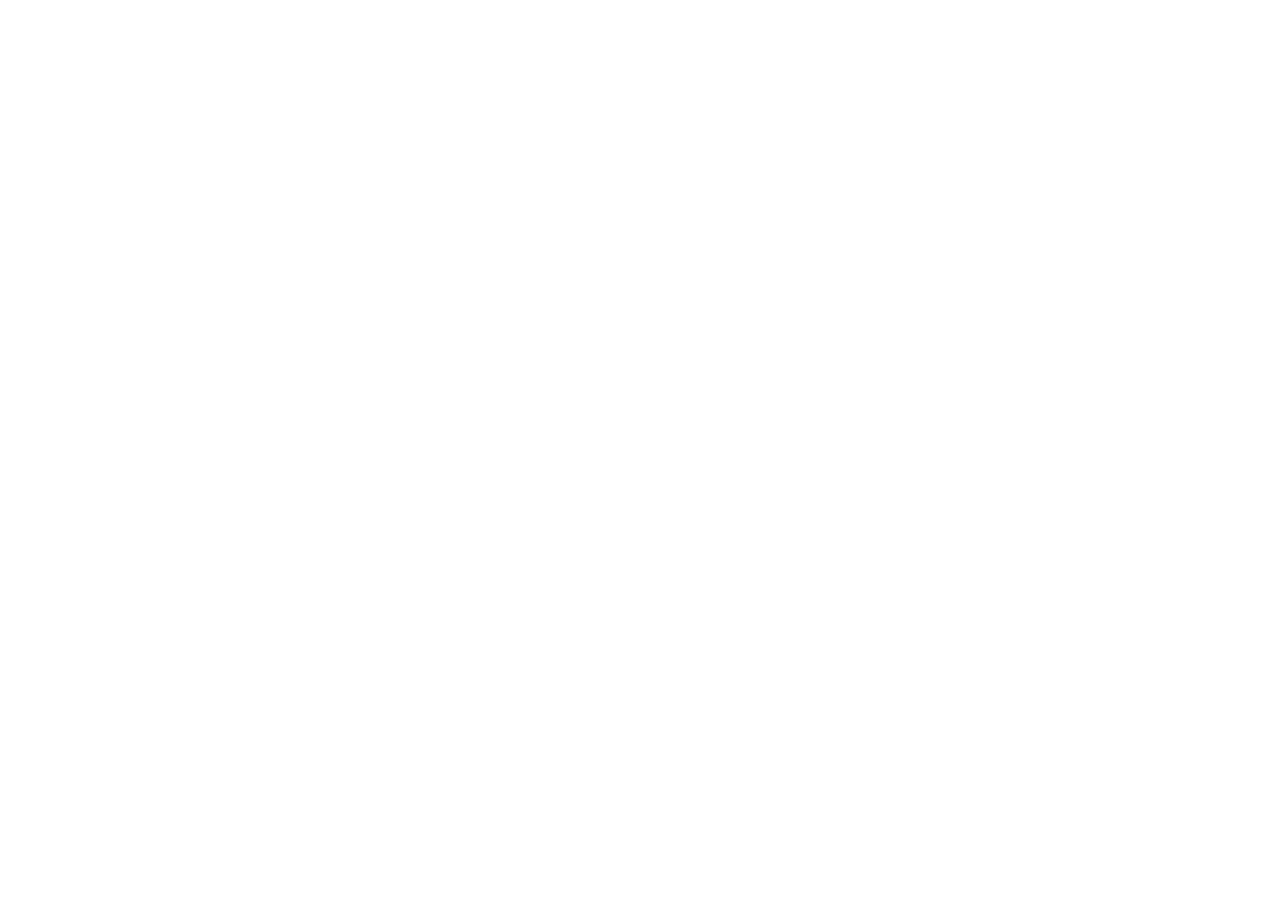
==== index.html @ a9e52f01 "init project" ====
<!DOCTYPE html>
<html lang="en">
<head>
    <meta charset="UTF-8">
    <meta name="viewport" content="width=device-width, initial-scale=1.0">
    <title>Document</title>
</head>
<body>
    
</body>
</html>
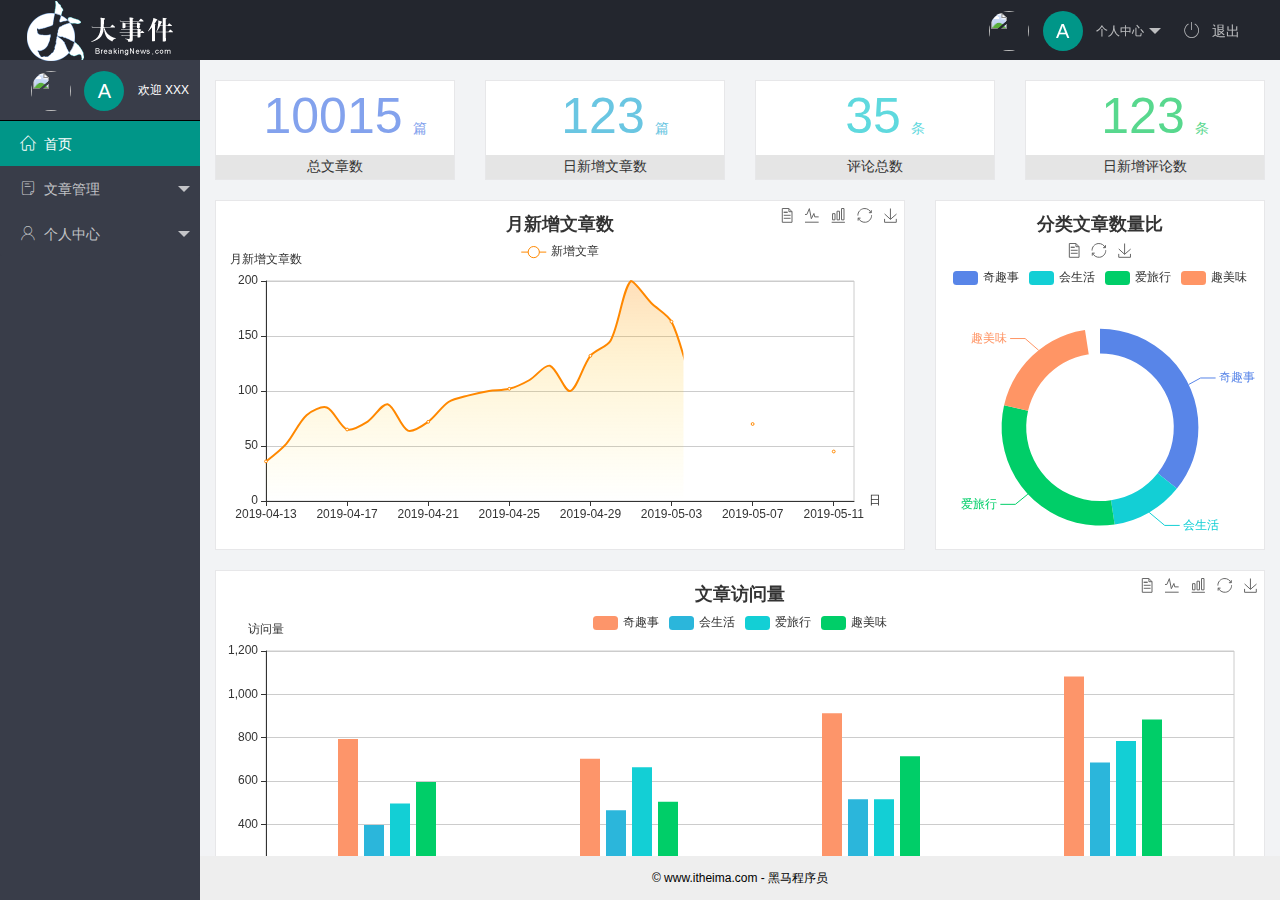
==== commit 918069b8: "首页功能完成" ====
--- a/index.html
+++ b/index.html
@@ -1,11 +1,87 @@
 <!DOCTYPE html>
 <html lang="en">
+
 <head>
     <meta charset="UTF-8">
     <meta name="viewport" content="width=device-width, initial-scale=1.0">
     <title>Document</title>
+    <link rel="stylesheet" href="./assets/lib/layui/css/layui.css">
+    <link rel="stylesheet" href="./assets/fonts/iconfont.css">
+    <link rel="stylesheet" href="./assets/css/index.css">
 </head>
-<body>
-    
+
+<body class="layui-layout-body">
+    <div class="layui-layout layui-layout-admin">
+        <div class="layui-header">
+            <div class="layui-logo">
+                <img src="./assets/images/logo.png" alt="">
+            </div>
+            <!-- 头部区域（可配合layui已有的水平导航） -->
+            
+            <ul class="layui-nav layui-layout-right">
+                <li class="layui-nav-item">
+                    <a href="javascript:;" class="userinfo">
+                        <img src="http://t.cn/RCzsdCq" class="layui-nav-img">
+                        <span class="text-avatar">A</span>
+                        个人中心
+                    </a>
+                    <dl class="layui-nav-child">
+                        <dd><a href="javascript:;">基本资料</a></dd>
+                        <dd><a href="javascript:;">更换头像</a></dd>
+                        <dd><a href="javascript:;">重置密码</a></dd>
+                    </dl>
+                </li>
+                <li class="layui-nav-item"><a id="logout" href="javascript:;"><span class="iconfont icon-tuichu"></span> 退出</a></li>
+            </ul>
+        </div>
+
+        <div class="layui-side layui-bg-black">
+            <div class="layui-side-scroll">
+                <div class="userinfo">
+                    <img src="http://t.cn/RCzsdCq" class="layui-nav-img">
+                    <span class="text-avatar">A</span>
+                    <spen id="welcome">欢迎 XXX</spen>
+                </div>
+                <!-- 左侧导航区域（可配合layui已有的垂直导航） -->
+                <ul class="layui-nav layui-nav-tree" lay-filter="test" lay-shrink="all">
+                    <li class="layui-nav-item layui-this"><a href="./home/dashboard.html" target="fm"><span class="iconfont icon-home
+                        "></span>首页</a></li>
+                    <li class="layui-nav-item">
+                        <a class="" href="javascript:;"><span class="iconfont icon-16"></span>文章管理</a>
+                        <dl class="layui-nav-child">
+                            <dd><a href="javascript:;"><i class="layui-icon layui-icon-app"></i>   文章类别</a></dd>
+                            <dd><a href="javascript:;"><i class="layui-icon layui-icon-app"></i>   文章列表</a></dd>
+                            <dd><a href="javascript:;"><i class="layui-icon layui-icon-app"></i>   发表文章</a></dd>
+                        </dl>
+                    </li>
+                    <li class="layui-nav-item">
+                        <a href="javascript:;"><span class="iconfont icon-user
+                            "></span>个人中心</a>
+                        <dl class="layui-nav-child">
+                            <dd><a href="javascript:;"><i class="layui-icon layui-icon-app"></i>   基本资料</a></dd>
+                            <dd><a href="javascript:;"><i class="layui-icon layui-icon-app"></i>   更换头像</a></dd>
+                            <dd><a href="javascript:;"><i class="layui-icon layui-icon-app"></i>   重置密码</a></dd>
+                        </dl>
+                    </li>
+                   
+                </ul>
+            </div>
+        </div>
+
+        <div class="layui-body">
+            <!-- 内容主体区域 -->
+            <iframe name = "fm" src="./home/dashboard.html" frameborder="0"></iframe>
+        </div>
+
+        <div class="layui-footer">
+            <!-- 底部固定区域 -->
+            © www.itheima.com - 黑马程序员
+        </div>
+    </div>
+    <script src="./assets/lib/layui/layui.all.js"></script>
+    <script src="./assets/lib/jquery.js"></script>
+    <script src="./assets//js/baseAPI.js"></script>
+    <script src="./assets/js/index.js"></script>
 </body>
+
 </html>--- a/assets/lib/layui/css/layui.css
+++ b/assets/lib/layui/css/layui.css
@@ -0,0 +1,2 @@
+/** layui-v2.5.5 MIT License By https://www.layui.com */
+ .layui-inline,img{display:inline-block;vertical-align:middle}h1,h2,h3,h4,h5,h6{font-weight:400}.layui-edge,.layui-header,.layui-inline,.layui-main{position:relative}.layui-body,.layui-edge,.layui-elip{overflow:hidden}.layui-btn,.layui-edge,.layui-inline,img{vertical-align:middle}.layui-btn,.layui-disabled,.layui-icon,.layui-unselect{-moz-user-select:none;-webkit-user-select:none;-ms-user-select:none}.layui-elip,.layui-form-checkbox span,.layui-form-pane .layui-form-label{text-overflow:ellipsis;white-space:nowrap}.layui-breadcrumb,.layui-tree-btnGroup{visibility:hidden}blockquote,body,button,dd,div,dl,dt,form,h1,h2,h3,h4,h5,h6,input,li,ol,p,pre,td,textarea,th,ul{margin:0;padding:0;-webkit-tap-highlight-color:rgba(0,0,0,0)}a:active,a:hover{outline:0}img{border:none}li{list-style:none}table{border-collapse:collapse;border-spacing:0}h4,h5,h6{font-size:100%}button,input,optgroup,option,select,textarea{font-family:inherit;font-size:inherit;font-style:inherit;font-weight:inherit;outline:0}pre{white-space:pre-wrap;white-space:-moz-pre-wrap;white-space:-pre-wrap;white-space:-o-pre-wrap;word-wrap:break-word}body{line-height:24px;font:14px Helvetica Neue,Helvetica,PingFang SC,Tahoma,Arial,sans-serif}hr{height:1px;margin:10px 0;border:0;clear:both}a{color:#333;text-decoration:none}a:hover{color:#777}a cite{font-style:normal;*cursor:pointer}.layui-border-box,.layui-border-box *{box-sizing:border-box}.layui-box,.layui-box *{box-sizing:content-box}.layui-clear{clear:both;*zoom:1}.layui-clear:after{content:'\20';clear:both;*zoom:1;display:block;height:0}.layui-inline{*display:inline;*zoom:1}.layui-edge{display:inline-block;width:0;height:0;border-width:6px;border-style:dashed;border-color:transparent}.layui-edge-top{top:-4px;border-bottom-color:#999;border-bottom-style:solid}.layui-edge-right{border-left-color:#999;border-left-style:solid}.layui-edge-bottom{top:2px;border-top-color:#999;border-top-style:solid}.layui-edge-left{border-right-color:#999;border-right-style:solid}.layui-disabled,.layui-disabled:hover{color:#d2d2d2!important;cursor:not-allowed!important}.layui-circle{border-radius:100%}.layui-show{display:block!important}.layui-hide{display:none!important}@font-face{font-family:layui-icon;src:url(../font/iconfont.eot?v=250);src:url(../font/iconfont.eot?v=250#iefix) format('embedded-opentype'),url(../font/iconfont.woff2?v=250) format('woff2'),url(../font/iconfont.woff?v=250) format('woff'),url(../font/iconfont.ttf?v=250) format('truetype'),url(../font/iconfont.svg?v=250#layui-icon) format('svg')}.layui-icon{font-family:layui-icon!important;font-size:16px;font-style:normal;-webkit-font-smoothing:antialiased;-moz-osx-font-smoothing:grayscale}.layui-icon-reply-fill:before{content:"\e611"}.layui-icon-set-fill:before{content:"\e614"}.layui-icon-menu-fill:before{content:"\e60f"}.layui-icon-search:before{content:"\e615"}.layui-icon-share:before{content:"\e641"}.layui-icon-set-sm:before{content:"\e620"}.layui-icon-engine:before{content:"\e628"}.layui-icon-close:before{content:"\1006"}.layui-icon-close-fill:before{content:"\1007"}.layui-icon-chart-screen:before{content:"\e629"}.layui-icon-star:before{content:"\e600"}.layui-icon-circle-dot:before{content:"\e617"}.layui-icon-chat:before{content:"\e606"}.layui-icon-release:before{content:"\e609"}.layui-icon-list:before{content:"\e60a"}.layui-icon-chart:before{content:"\e62c"}.layui-icon-ok-circle:before{content:"\1005"}.layui-icon-layim-theme:before{content:"\e61b"}.layui-icon-table:before{content:"\e62d"}.layui-icon-right:before{content:"\e602"}.layui-icon-left:before{content:"\e603"}.layui-icon-cart-simple:before{content:"\e698"}.layui-icon-face-cry:before{content:"\e69c"}.layui-icon-face-smile:before{content:"\e6af"}.layui-icon-survey:before{content:"\e6b2"}.layui-icon-tree:before{content:"\e62e"}.layui-icon-upload-circle:before{content:"\e62f"}.layui-icon-add-circle:before{content:"\e61f"}.layui-icon-download-circle:before{content:"\e601"}.layui-icon-templeate-1:before{content:"\e630"}.layui-icon-util:before{content:"\e631"}.layui-icon-face-surprised:before{content:"\e664"}.layui-icon-edit:before{content:"\e642"}.layui-icon-speaker:before{content:"\e645"}.layui-icon-down:before{content:"\e61a"}.layui-icon-file:before{content:"\e621"}.layui-icon-layouts:before{content:"\e632"}.layui-icon-rate-half:before{content:"\e6c9"}.layui-icon-add-circle-fine:before{content:"\e608"}.layui-icon-prev-circle:before{content:"\e633"}.layui-icon-read:before{content:"\e705"}.layui-icon-404:before{content:"\e61c"}.layui-icon-carousel:before{content:"\e634"}.layui-icon-help:before{content:"\e607"}.layui-icon-code-circle:before{content:"\e635"}.layui-icon-water:before{content:"\e636"}.layui-icon-username:before{content:"\e66f"}.layui-icon-find-fill:before{content:"\e670"}.layui-icon-about:before{content:"\e60b"}.layui-icon-location:before{content:"\e715"}.layui-icon-up:before{content:"\e619"}.layui-icon-pause:before{content:"\e651"}.layui-icon-date:before{content:"\e637"}.layui-icon-layim-uploadfile:before{content:"\e61d"}.layui-icon-delete:before{content:"\e640"}.layui-icon-play:before{content:"\e652"}.layui-icon-top:before{content:"\e604"}.layui-icon-friends:before{content:"\e612"}.layui-icon-refresh-3:before{content:"\e9aa"}.layui-icon-ok:before{content:"\e605"}.layui-icon-layer:before{content:"\e638"}.layui-icon-face-smile-fine:before{content:"\e60c"}.layui-icon-dollar:before{content:"\e659"}.layui-icon-group:before{content:"\e613"}.layui-icon-layim-download:before{content:"\e61e"}.layui-icon-picture-fine:before{content:"\e60d"}.layui-icon-link:before{content:"\e64c"}.layui-icon-diamond:before{content:"\e735"}.layui-icon-log:before{content:"\e60e"}.layui-icon-rate-solid:before{content:"\e67a"}.layui-icon-fonts-del:before{content:"\e64f"}.layui-icon-unlink:before{content:"\e64d"}.layui-icon-fonts-clear:before{content:"\e639"}.layui-icon-triangle-r:before{content:"\e623"}.layui-icon-circle:before{content:"\e63f"}.layui-icon-radio:before{content:"\e643"}.layui-icon-align-center:before{content:"\e647"}.layui-icon-align-right:before{content:"\e648"}.layui-icon-align-left:before{content:"\e649"}.layui-icon-loading-1:before{content:"\e63e"}.layui-icon-return:before{content:"\e65c"}.layui-icon-fonts-strong:before{content:"\e62b"}.layui-icon-upload:before{content:"\e67c"}.layui-icon-dialogue:before{content:"\e63a"}.layui-icon-video:before{content:"\e6ed"}.layui-icon-headset:before{content:"\e6fc"}.layui-icon-cellphone-fine:before{content:"\e63b"}.layui-icon-add-1:before{content:"\e654"}.layui-icon-face-smile-b:before{content:"\e650"}.layui-icon-fonts-html:before{content:"\e64b"}.layui-icon-form:before{content:"\e63c"}.layui-icon-cart:before{content:"\e657"}.layui-icon-camera-fill:before{content:"\e65d"}.layui-icon-tabs:before{content:"\e62a"}.layui-icon-fonts-code:before{content:"\e64e"}.layui-icon-fire:before{content:"\e756"}.layui-icon-set:before{content:"\e716"}.layui-icon-fonts-u:before{content:"\e646"}.layui-icon-triangle-d:before{content:"\e625"}.layui-icon-tips:before{content:"\e702"}.layui-icon-picture:before{content:"\e64a"}.layui-icon-more-vertical:before{content:"\e671"}.layui-icon-flag:before{content:"\e66c"}.layui-icon-loading:before{content:"\e63d"}.layui-icon-fonts-i:before{content:"\e644"}.layui-icon-refresh-1:before{content:"\e666"}.layui-icon-rmb:before{content:"\e65e"}.layui-icon-home:before{content:"\e68e"}.layui-icon-user:before{content:"\e770"}.layui-icon-notice:before{content:"\e667"}.layui-icon-login-weibo:before{content:"\e675"}.layui-icon-voice:before{content:"\e688"}.layui-icon-upload-drag:before{content:"\e681"}.layui-icon-login-qq:before{content:"\e676"}.layui-icon-snowflake:before{content:"\e6b1"}.layui-icon-file-b:before{content:"\e655"}.layui-icon-template:before{content:"\e663"}.layui-icon-auz:before{content:"\e672"}.layui-icon-console:before{content:"\e665"}.layui-icon-app:before{content:"\e653"}.layui-icon-prev:before{content:"\e65a"}.layui-icon-website:before{content:"\e7ae"}.layui-icon-next:before{content:"\e65b"}.layui-icon-component:before{content:"\e857"}.layui-icon-more:before{content:"\e65f"}.layui-icon-login-wechat:before{content:"\e677"}.layui-icon-shrink-right:before{content:"\e668"}.layui-icon-spread-left:before{content:"\e66b"}.layui-icon-camera:before{content:"\e660"}.layui-icon-note:before{content:"\e66e"}.layui-icon-refresh:before{content:"\e669"}.layui-icon-female:before{content:"\e661"}.layui-icon-male:before{content:"\e662"}.layui-icon-password:before{content:"\e673"}.layui-icon-senior:before{content:"\e674"}.layui-icon-theme:before{content:"\e66a"}.layui-icon-tread:before{content:"\e6c5"}.layui-icon-praise:before{content:"\e6c6"}.layui-icon-star-fill:before{content:"\e658"}.layui-icon-rate:before{content:"\e67b"}.layui-icon-template-1:before{content:"\e656"}.layui-icon-vercode:before{content:"\e679"}.layui-icon-cellphone:before{content:"\e678"}.layui-icon-screen-full:before{content:"\e622"}.layui-icon-screen-restore:before{content:"\e758"}.layui-icon-cols:before{content:"\e610"}.layui-icon-export:before{content:"\e67d"}.layui-icon-print:before{content:"\e66d"}.layui-icon-slider:before{content:"\e714"}.layui-icon-addition:before{content:"\e624"}.layui-icon-subtraction:before{content:"\e67e"}.layui-icon-service:before{content:"\e626"}.layui-icon-transfer:before{content:"\e691"}.layui-main{width:1140px;margin:0 auto}.layui-header{z-index:1000;height:60px}.layui-header a:hover{transition:all .5s;-webkit-transition:all .5s}.layui-side{position:fixed;left:0;top:0;bottom:0;z-index:999;width:200px;overflow-x:hidden}.layui-side-scroll{position:relative;width:220px;height:100%;overflow-x:hidden}.layui-body{position:absolute;left:200px;right:0;top:0;bottom:0;z-index:998;width:auto;overflow-y:auto;box-sizing:border-box}.layui-layout-body{overflow:hidden}.layui-layout-admin .layui-header{background-color:#23262E}.layui-layout-admin .layui-side{top:60px;width:200px;overflow-x:hidden}.layui-layout-admin .layui-body{position:fixed;top:60px;bottom:44px}.layui-layout-admin .layui-main{width:auto;margin:0 15px}.layui-layout-admin .layui-footer{position:fixed;left:200px;right:0;bottom:0;height:44px;line-height:44px;padding:0 15px;background-color:#eee}.layui-layout-admin .layui-logo{position:absolute;left:0;top:0;width:200px;height:100%;line-height:60px;text-align:center;color:#009688;font-size:16px}.layui-layout-admin .layui-header .layui-nav{background:0 0}.layui-layout-left{position:absolute!important;left:200px;top:0}.layui-layout-right{position:absolute!important;right:0;top:0}.layui-container{position:relative;margin:0 auto;padding:0 15px;box-sizing:border-box}.layui-fluid{position:relative;margin:0 auto;padding:0 15px}.layui-row:after,.layui-row:before{content:'';display:block;clear:both}.layui-col-lg1,.layui-col-lg10,.layui-col-lg11,.layui-col-lg12,.layui-col-lg2,.layui-col-lg3,.layui-col-lg4,.layui-col-lg5,.layui-col-lg6,.layui-col-lg7,.layui-col-lg8,.layui-col-lg9,.layui-col-md1,.layui-col-md10,.layui-col-md11,.layui-col-md12,.layui-col-md2,.layui-col-md3,.layui-col-md4,.layui-col-md5,.layui-col-md6,.layui-col-md7,.layui-col-md8,.layui-col-md9,.layui-col-sm1,.layui-col-sm10,.layui-col-sm11,.layui-col-sm12,.layui-col-sm2,.layui-col-sm3,.layui-col-sm4,.layui-col-sm5,.layui-col-sm6,.layui-col-sm7,.layui-col-sm8,.layui-col-sm9,.layui-col-xs1,.layui-col-xs10,.layui-col-xs11,.layui-col-xs12,.layui-col-xs2,.layui-col-xs3,.layui-col-xs4,.layui-col-xs5,.layui-col-xs6,.layui-col-xs7,.layui-col-xs8,.layui-col-xs9{position:relative;display:block;box-sizing:border-box}.layui-col-xs1,.layui-col-xs10,.layui-col-xs11,.layui-col-xs12,.layui-col-xs2,.layui-col-xs3,.layui-col-xs4,.layui-col-xs5,.layui-col-xs6,.layui-col-xs7,.layui-col-xs8,.layui-col-xs9{float:left}.layui-col-xs1{width:8.33333333%}.layui-col-xs2{width:16.66666667%}.layui-col-xs3{width:25%}.layui-col-xs4{width:33.33333333%}.layui-col-xs5{width:41.66666667%}.layui-col-xs6{width:50%}.layui-col-xs7{width:58.33333333%}.layui-col-xs8{width:66.66666667%}.layui-col-xs9{width:75%}.layui-col-xs10{width:83.33333333%}.layui-col-xs11{width:91.66666667%}.layui-col-xs12{width:100%}.layui-col-xs-offset1{margin-left:8.33333333%}.layui-col-xs-offset2{margin-left:16.66666667%}.layui-col-xs-offset3{margin-left:25%}.layui-col-xs-offset4{margin-left:33.33333333%}.layui-col-xs-offset5{margin-left:41.66666667%}.layui-col-xs-offset6{margin-left:50%}.layui-col-xs-offset7{margin-left:58.33333333%}.layui-col-xs-offset8{margin-left:66.66666667%}.layui-col-xs-offset9{margin-left:75%}.layui-col-xs-offset10{margin-left:83.33333333%}.layui-col-xs-offset11{margin-left:91.66666667%}.layui-col-xs-offset12{margin-left:100%}@media screen and (max-width:768px){.layui-hide-xs{display:none!important}.layui-show-xs-block{display:block!important}.layui-show-xs-inline{display:inline!important}.layui-show-xs-inline-block{display:inline-block!important}}@media screen and (min-width:768px){.layui-container{width:750px}.layui-hide-sm{display:none!important}.layui-show-sm-block{display:block!important}.layui-show-sm-inline{display:inline!important}.layui-show-sm-inline-block{display:inline-block!important}.layui-col-sm1,.layui-col-sm10,.layui-col-sm11,.layui-col-sm12,.layui-col-sm2,.layui-col-sm3,.layui-col-sm4,.layui-col-sm5,.layui-col-sm6,.layui-col-sm7,.layui-col-sm8,.layui-col-sm9{float:left}.layui-col-sm1{width:8.33333333%}.layui-col-sm2{width:16.66666667%}.layui-col-sm3{width:25%}.layui-col-sm4{width:33.33333333%}.layui-col-sm5{width:41.66666667%}.layui-col-sm6{width:50%}.layui-col-sm7{width:58.33333333%}.layui-col-sm8{width:66.66666667%}.layui-col-sm9{width:75%}.layui-col-sm10{width:83.33333333%}.layui-col-sm11{width:91.66666667%}.layui-col-sm12{width:100%}.layui-col-sm-offset1{margin-left:8.33333333%}.layui-col-sm-offset2{margin-left:16.66666667%}.layui-col-sm-offset3{margin-left:25%}.layui-col-sm-offset4{margin-left:33.33333333%}.layui-col-sm-offset5{margin-left:41.66666667%}.layui-col-sm-offset6{margin-left:50%}.layui-col-sm-offset7{margin-left:58.33333333%}.layui-col-sm-offset8{margin-left:66.66666667%}.layui-col-sm-offset9{margin-left:75%}.layui-col-sm-offset10{margin-left:83.33333333%}.layui-col-sm-offset11{margin-left:91.66666667%}.layui-col-sm-offset12{margin-left:100%}}@media screen and (min-width:992px){.layui-container{width:970px}.layui-hide-md{display:none!important}.layui-show-md-block{display:block!important}.layui-show-md-inline{display:inline!important}.layui-show-md-inline-block{display:inline-block!important}.layui-col-md1,.layui-col-md10,.layui-col-md11,.layui-col-md12,.layui-col-md2,.layui-col-md3,.layui-col-md4,.layui-col-md5,.layui-col-md6,.layui-col-md7,.layui-col-md8,.layui-col-md9{float:left}.layui-col-md1{width:8.33333333%}.layui-col-md2{width:16.66666667%}.layui-col-md3{width:25%}.layui-col-md4{width:33.33333333%}.layui-col-md5{width:41.66666667%}.layui-col-md6{width:50%}.layui-col-md7{width:58.33333333%}.layui-col-md8{width:66.66666667%}.layui-col-md9{width:75%}.layui-col-md10{width:83.33333333%}.layui-col-md11{width:91.66666667%}.layui-col-md12{width:100%}.layui-col-md-offset1{margin-left:8.33333333%}.layui-col-md-offset2{margin-left:16.66666667%}.layui-col-md-offset3{margin-left:25%}.layui-col-md-offset4{margin-left:33.33333333%}.layui-col-md-offset5{margin-left:41.66666667%}.layui-col-md-offset6{margin-left:50%}.layui-col-md-offset7{margin-left:58.33333333%}.layui-col-md-offset8{margin-left:66.66666667%}.layui-col-md-offset9{margin-left:75%}.layui-col-md-offset10{margin-left:83.33333333%}.layui-col-md-offset11{margin-left:91.66666667%}.layui-col-md-offset12{margin-left:100%}}@media screen and (min-width:1200px){.layui-container{width:1170px}.layui-hide-lg{display:none!important}.layui-show-lg-block{display:block!important}.layui-show-lg-inline{display:inline!important}.layui-show-lg-inline-block{display:inline-block!important}.layui-col-lg1,.layui-col-lg10,.layui-col-lg11,.layui-col-lg12,.layui-col-lg2,.layui-col-lg3,.layui-col-lg4,.layui-col-lg5,.layui-col-lg6,.layui-col-lg7,.layui-col-lg8,.layui-col-lg9{float:left}.layui-col-lg1{width:8.33333333%}.layui-col-lg2{width:16.66666667%}.layui-col-lg3{width:25%}.layui-col-lg4{width:33.33333333%}.layui-col-lg5{width:41.66666667%}.layui-col-lg6{width:50%}.layui-col-lg7{width:58.33333333%}.layui-col-lg8{width:66.66666667%}.layui-col-lg9{width:75%}.layui-col-lg10{width:83.33333333%}.layui-col-lg11{width:91.66666667%}.layui-col-lg12{width:100%}.layui-col-lg-offset1{margin-left:8.33333333%}.layui-col-lg-offset2{margin-left:16.66666667%}.layui-col-lg-offset3{margin-left:25%}.layui-col-lg-offset4{margin-left:33.33333333%}.layui-col-lg-offset5{margin-left:41.66666667%}.layui-col-lg-offset6{margin-left:50%}.layui-col-lg-offset7{margin-left:58.33333333%}.layui-col-lg-offset8{margin-left:66.66666667%}.layui-col-lg-offset9{margin-left:75%}.layui-col-lg-offset10{margin-left:83.33333333%}.layui-col-lg-offset11{margin-left:91.66666667%}.layui-col-lg-offset12{margin-left:100%}}.layui-col-space1{margin:-.5px}.layui-col-space1>*{padding:.5px}.layui-col-space3{margin:-1.5px}.layui-col-space3>*{padding:1.5px}.layui-col-space5{margin:-2.5px}.layui-col-space5>*{padding:2.5px}.layui-col-space8{margin:-3.5px}.layui-col-space8>*{padding:3.5px}.layui-col-space10{margin:-5px}.layui-col-space10>*{padding:5px}.layui-col-space12{margin:-6px}.layui-col-space12>*{padding:6px}.layui-col-space15{margin:-7.5px}.layui-col-space15>*{padding:7.5px}.layui-col-space18{margin:-9px}.layui-col-space18>*{padding:9px}.layui-col-space20{margin:-10px}.layui-col-space20>*{padding:10px}.layui-col-space22{margin:-11px}.layui-col-space22>*{padding:11px}.layui-col-space25{margin:-12.5px}.layui-col-space25>*{padding:12.5px}.layui-col-space30{margin:-15px}.layui-col-space30>*{padding:15px}.layui-btn,.layui-input,.layui-select,.layui-textarea,.layui-upload-button{outline:0;-webkit-appearance:none;transition:all .3s;-webkit-transition:all .3s;box-sizing:border-box}.layui-elem-quote{margin-bottom:10px;padding:15px;line-height:22px;border-left:5px solid #009688;border-radius:0 2px 2px 0;background-color:#f2f2f2}.layui-quote-nm{border-style:solid;border-width:1px 1px 1px 5px;background:0 0}.layui-elem-field{margin-bottom:10px;padding:0;border-width:1px;border-style:solid}.layui-elem-field legend{margin-left:20px;padding:0 10px;font-size:20px;font-weight:300}.layui-field-title{margin:10px 0 20px;border-width:1px 0 0}.layui-field-box{padding:10px 15px}.layui-field-title .layui-field-box{padding:10px 0}.layui-progress{position:relative;height:6px;border-radius:20px;background-color:#e2e2e2}.layui-progress-bar{position:absolute;left:0;top:0;width:0;max-width:100%;height:6px;border-radius:20px;text-align:right;background-color:#5FB878;transition:all .3s;-webkit-transition:all .3s}.layui-progress-big,.layui-progress-big .layui-progress-bar{height:18px;line-height:18px}.layui-progress-text{position:relative;top:-20px;line-height:18px;font-size:12px;color:#666}.layui-progress-big .layui-progress-text{position:static;padding:0 10px;color:#fff}.layui-collapse{border-width:1px;border-style:solid;border-radius:2px}.layui-colla-content,.layui-colla-item{border-top-width:1px;border-top-style:solid}.layui-colla-item:first-child{border-top:none}.layui-colla-title{position:relative;height:42px;line-height:42px;padding:0 15px 0 35px;color:#333;background-color:#f2f2f2;cursor:pointer;font-size:14px;overflow:hidden}.layui-colla-content{display:none;padding:10px 15px;line-height:22px;color:#666}.layui-colla-icon{position:absolute;left:15px;top:0;font-size:14px}.layui-card{margin-bottom:15px;border-radius:2px;background-color:#fff;box-shadow:0 1px 2px 0 rgba(0,0,0,.05)}.layui-card:last-child{margin-bottom:0}.layui-card-header{position:relative;height:42px;line-height:42px;padding:0 15px;border-bottom:1px solid #f6f6f6;color:#333;border-radius:2px 2px 0 0;font-size:14px}.layui-bg-black,.layui-bg-blue,.layui-bg-cyan,.layui-bg-green,.layui-bg-orange,.layui-bg-red{color:#fff!important}.layui-card-body{position:relative;padding:10px 15px;line-height:24px}.layui-card-body[pad15]{padding:15px}.layui-card-body[pad20]{padding:20px}.layui-card-body .layui-table{margin:5px 0}.layui-card .layui-tab{margin:0}.layui-panel-window{position:relative;padding:15px;border-radius:0;border-top:5px solid #E6E6E6;background-color:#fff}.layui-auxiliar-moving{position:fixed;left:0;right:0;top:0;bottom:0;width:100%;height:100%;background:0 0;z-index:9999999999}.layui-form-label,.layui-form-mid,.layui-form-select,.layui-input-block,.layui-input-inline,.layui-textarea{position:relative}.layui-bg-red{background-color:#FF5722!important}.layui-bg-orange{background-color:#FFB800!important}.layui-bg-green{background-color:#009688!important}.layui-bg-cyan{background-color:#2F4056!important}.layui-bg-blue{background-color:#1E9FFF!important}.layui-bg-black{background-color:#393D49!important}.layui-bg-gray{background-color:#eee!important;color:#666!important}.layui-badge-rim,.layui-colla-content,.layui-colla-item,.layui-collapse,.layui-elem-field,.layui-form-pane .layui-form-item[pane],.layui-form-pane .layui-form-label,.layui-input,.layui-layedit,.layui-layedit-tool,.layui-quote-nm,.layui-select,.layui-tab-bar,.layui-tab-card,.layui-tab-title,.layui-tab-title .layui-this:after,.layui-textarea{border-color:#e6e6e6}.layui-timeline-item:before,hr{background-color:#e6e6e6}.layui-text{line-height:22px;font-size:14px;color:#666}.layui-text h1,.layui-text h2,.layui-text h3{font-weight:500;color:#333}.layui-text h1{font-size:30px}.layui-text h2{font-size:24px}.layui-text h3{font-size:18px}.layui-text a:not(.layui-btn){color:#01AAED}.layui-text a:not(.layui-btn):hover{text-decoration:underline}.layui-text ul{padding:5px 0 5px 15px}.layui-text ul li{margin-top:5px;list-style-type:disc}.layui-text em,.layui-word-aux{color:#999!important;padding:0 5px!important}.layui-btn{display:inline-block;height:38px;line-height:38px;padding:0 18px;background-color:#009688;color:#fff;white-space:nowrap;text-align:center;font-size:14px;border:none;border-radius:2px;cursor:pointer}.layui-btn:hover{opacity:.8;filter:alpha(opacity=80);color:#fff}.layui-btn:active{opacity:1;filter:alpha(opacity=100)}.layui-btn+.layui-btn{margin-left:10px}.layui-btn-container{font-size:0}.layui-btn-container .layui-btn{margin-right:10px;margin-bottom:10px}.layui-btn-container .layui-btn+.layui-btn{margin-left:0}.layui-table .layui-btn-container .layui-btn{margin-bottom:9px}.layui-btn-radius{border-radius:100px}.layui-btn .layui-icon{margin-right:3px;font-size:18px;vertical-align:bottom;vertical-align:middle\9}.layui-btn-primary{border:1px solid #C9C9C9;background-color:#fff;color:#555}.layui-btn-primary:hover{border-color:#009688;color:#333}.layui-btn-normal{background-color:#1E9FFF}.layui-btn-warm{background-color:#FFB800}.layui-btn-danger{background-color:#FF5722}.layui-btn-checked{background-color:#5FB878}.layui-btn-disabled,.layui-btn-disabled:active,.layui-btn-disabled:hover{border:1px solid #e6e6e6;background-color:#FBFBFB;color:#C9C9C9;cursor:not-allowed;opacity:1}.layui-btn-lg{height:44px;line-height:44px;padding:0 25px;font-size:16px}.layui-btn-sm{height:30px;line-height:30px;padding:0 10px;font-size:12px}.layui-btn-sm i{font-size:16px!important}.layui-btn-xs{height:22px;line-height:22px;padding:0 5px;font-size:12px}.layui-btn-xs i{font-size:14px!important}.layui-btn-group{display:inline-block;vertical-align:middle;font-size:0}.layui-btn-group .layui-btn{margin-left:0!important;margin-right:0!important;border-left:1px solid rgba(255,255,255,.5);border-radius:0}.layui-btn-group .layui-btn-primary{border-left:none}.layui-btn-group .layui-btn-primary:hover{border-color:#C9C9C9;color:#009688}.layui-btn-group .layui-btn:first-child{border-left:none;border-radius:2px 0 0 2px}.layui-btn-group .layui-btn-primary:first-child{border-left:1px solid #c9c9c9}.layui-btn-group .layui-btn:last-child{border-radius:0 2px 2px 0}.layui-btn-group .layui-btn+.layui-btn{margin-left:0}.layui-btn-group+.layui-btn-group{margin-left:10px}.layui-btn-fluid{width:100%}.layui-input,.layui-select,.layui-textarea{height:38px;line-height:1.3;line-height:38px\9;border-width:1px;border-style:solid;background-color:#fff;border-radius:2px}.layui-input::-webkit-input-placeholder,.layui-select::-webkit-input-placeholder,.layui-textarea::-webkit-input-placeholder{line-height:1.3}.layui-input,.layui-textarea{display:block;width:100%;padding-left:10px}.layui-input:hover,.layui-textarea:hover{border-color:#D2D2D2!important}.layui-input:focus,.layui-textarea:focus{border-color:#C9C9C9!important}.layui-textarea{min-height:100px;height:auto;line-height:20px;padding:6px 10px;resize:vertical}.layui-select{padding:0 10px}.layui-form input[type=checkbox],.layui-form input[type=radio],.layui-form select{display:none}.layui-form [lay-ignore]{display:initial}.layui-form-item{margin-bottom:15px;clear:both;*zoom:1}.layui-form-item:after{content:'\20';clear:both;*zoom:1;display:block;height:0}.layui-form-label{float:left;display:block;padding:9px 15px;width:80px;font-weight:400;line-height:20px;text-align:right}.layui-form-label-col{display:block;float:none;padding:9px 0;line-height:20px;text-align:left}.layui-form-item .layui-inline{margin-bottom:5px;margin-right:10px}.layui-input-block{margin-left:110px;min-height:36px}.layui-input-inline{display:inline-block;vertical-align:middle}.layui-form-item .layui-input-inline{float:left;width:190px;margin-right:10px}.layui-form-text .layui-input-inline{width:auto}.layui-form-mid{float:left;display:block;padding:9px 0!important;line-height:20px;margin-right:10px}.layui-form-danger+.layui-form-select .layui-input,.layui-form-danger:focus{border-color:#FF5722!important}.layui-form-select .layui-input{padding-right:30px;cursor:pointer}.layui-form-select .layui-edge{position:absolute;right:10px;top:50%;margin-top:-3px;cursor:pointer;border-width:6px;border-top-color:#c2c2c2;border-top-style:solid;transition:all .3s;-webkit-transition:all .3s}.layui-form-select dl{display:none;position:absolute;left:0;top:42px;padding:5px 0;z-index:899;min-width:100%;border:1px solid #d2d2d2;max-height:300px;overflow-y:auto;background-color:#fff;border-radius:2px;box-shadow:0 2px 4px rgba(0,0,0,.12);box-sizing:border-box}.layui-form-select dl dd,.layui-form-select dl dt{padding:0 10px;line-height:36px;white-space:nowrap;overflow:hidden;text-overflow:ellipsis}.layui-form-select dl dt{font-size:12px;color:#999}.layui-form-select dl dd{cursor:pointer}.layui-form-select dl dd:hover{background-color:#f2f2f2;-webkit-transition:.5s all;transition:.5s all}.layui-form-select .layui-select-group dd{padding-left:20px}.layui-form-select dl dd.layui-select-tips{padding-left:10px!important;color:#999}.layui-form-select dl dd.layui-this{background-color:#5FB878;color:#fff}.layui-form-checkbox,.layui-form-select dl dd.layui-disabled{background-color:#fff}.layui-form-selected dl{display:block}.layui-form-checkbox,.layui-form-checkbox *,.layui-form-switch{display:inline-block;vertical-align:middle}.layui-form-selected .layui-edge{margin-top:-9px;-webkit-transform:rotate(180deg);transform:rotate(180deg);margin-top:-3px\9}:root .layui-form-selected .layui-edge{margin-top:-9px\0/IE9}.layui-form-selectup dl{top:auto;bottom:42px}.layui-select-none{margin:5px 0;text-align:center;color:#999}.layui-select-disabled .layui-disabled{border-color:#eee!important}.layui-select-disabled .layui-edge{border-top-color:#d2d2d2}.layui-form-checkbox{position:relative;height:30px;line-height:30px;margin-right:10px;padding-right:30px;cursor:pointer;font-size:0;-webkit-transition:.1s linear;transition:.1s linear;box-sizing:border-box}.layui-form-checkbox span{padding:0 10px;height:100%;font-size:14px;border-radius:2px 0 0 2px;background-color:#d2d2d2;color:#fff;overflow:hidden}.layui-form-checkbox:hover span{background-color:#c2c2c2}.layui-form-checkbox i{position:absolute;right:0;top:0;width:30px;height:28px;border:1px solid #d2d2d2;border-left:none;border-radius:0 2px 2px 0;color:#fff;font-size:20px;text-align:center}.layui-form-checkbox:hover i{border-color:#c2c2c2;color:#c2c2c2}.layui-form-checked,.layui-form-checked:hover{border-color:#5FB878}.layui-form-checked span,.layui-form-checked:hover span{background-color:#5FB878}.layui-form-checked i,.layui-form-checked:hover i{color:#5FB878}.layui-form-item .layui-form-checkbox{margin-top:4px}.layui-form-checkbox[lay-skin=primary]{height:auto!important;line-height:normal!important;min-width:18px;min-height:18px;border:none!important;margin-right:0;padding-left:28px;padding-right:0;background:0 0}.layui-form-checkbox[lay-skin=primary] span{padding-left:0;padding-right:15px;line-height:18px;background:0 0;color:#666}.layui-form-checkbox[lay-skin=primary] i{right:auto;left:0;width:16px;height:16px;line-height:16px;border:1px solid #d2d2d2;font-size:12px;border-radius:2px;background-color:#fff;-webkit-transition:.1s linear;transition:.1s linear}.layui-form-checkbox[lay-skin=primary]:hover i{border-color:#5FB878;color:#fff}.layui-form-checked[lay-skin=primary] i{border-color:#5FB878!important;background-color:#5FB878;color:#fff}.layui-checkbox-disbaled[lay-skin=primary] span{background:0 0!important;color:#c2c2c2}.layui-checkbox-disbaled[lay-skin=primary]:hover i{border-color:#d2d2d2}.layui-form-item .layui-form-checkbox[lay-skin=primary]{margin-top:10px}.layui-form-switch{position:relative;height:22px;line-height:22px;min-width:35px;padding:0 5px;margin-top:8px;border:1px solid #d2d2d2;border-radius:20px;cursor:pointer;background-color:#fff;-webkit-transition:.1s linear;transition:.1s linear}.layui-form-switch i{position:absolute;left:5px;top:3px;width:16px;height:16px;border-radius:20px;background-color:#d2d2d2;-webkit-transition:.1s linear;transition:.1s linear}.layui-form-switch em{position:relative;top:0;width:25px;margin-left:21px;padding:0!important;text-align:center!important;color:#999!important;font-style:normal!important;font-size:12px}.layui-form-onswitch{border-color:#5FB878;background-color:#5FB878}.layui-checkbox-disbaled,.layui-checkbox-disbaled i{border-color:#e2e2e2!important}.layui-form-onswitch i{left:100%;margin-left:-21px;background-color:#fff}.layui-form-onswitch em{margin-left:5px;margin-right:21px;color:#fff!important}.layui-checkbox-disbaled span{background-color:#e2e2e2!important}.layui-checkbox-disbaled:hover i{color:#fff!important}[lay-radio]{display:none}.layui-form-radio,.layui-form-radio *{display:inline-block;vertical-align:middle}.layui-form-radio{line-height:28px;margin:6px 10px 0 0;padding-right:10px;cursor:pointer;font-size:0}.layui-form-radio *{font-size:14px}.layui-form-radio>i{margin-right:8px;font-size:22px;color:#c2c2c2}.layui-form-radio>i:hover,.layui-form-radioed>i{color:#5FB878}.layui-radio-disbaled>i{color:#e2e2e2!important}.layui-form-pane .layui-form-label{width:110px;padding:8px 15px;height:38px;line-height:20px;border-width:1px;border-style:solid;border-radius:2px 0 0 2px;text-align:center;background-color:#FBFBFB;overflow:hidden;box-sizing:border-box}.layui-form-pane .layui-input-inline{margin-left:-1px}.layui-form-pane .layui-input-block{margin-left:110px;left:-1px}.layui-form-pane .layui-input{border-radius:0 2px 2px 0}.layui-form-pane .layui-form-text .layui-form-label{float:none;width:100%;border-radius:2px;box-sizing:border-box;text-align:left}.layui-form-pane .layui-form-text .layui-input-inline{display:block;margin:0;top:-1px;clear:both}.layui-form-pane .layui-form-text .layui-input-block{margin:0;left:0;top:-1px}.layui-form-pane .layui-form-text .layui-textarea{min-height:100px;border-radius:0 0 2px 2px}.layui-form-pane .layui-form-checkbox{margin:4px 0 4px 10px}.layui-form-pane .layui-form-radio,.layui-form-pane .layui-form-switch{margin-top:6px;margin-left:10px}.layui-form-pane .layui-form-item[pane]{position:relative;border-width:1px;border-style:solid}.layui-form-pane .layui-form-item[pane] .layui-form-label{position:absolute;left:0;top:0;height:100%;border-width:0 1px 0 0}.layui-form-pane .layui-form-item[pane] .layui-input-inline{margin-left:110px}@media screen and (max-width:450px){.layui-form-item .layui-form-label{text-overflow:ellipsis;overflow:hidden;white-space:nowrap}.layui-form-item .layui-inline{display:block;margin-right:0;margin-bottom:20px;clear:both}.layui-form-item .layui-inline:after{content:'\20';clear:both;display:block;height:0}.layui-form-item .layui-input-inline{display:block;float:none;left:-3px;width:auto;margin:0 0 10px 112px}.layui-form-item .layui-input-inline+.layui-form-mid{margin-left:110px;top:-5px;padding:0}.layui-form-item .layui-form-checkbox{margin-right:5px;margin-bottom:5px}}.layui-layedit{border-width:1px;border-style:solid;border-radius:2px}.layui-layedit-tool{padding:3px 5px;border-bottom-width:1px;border-bottom-style:solid;font-size:0}.layedit-tool-fixed{position:fixed;top:0;border-top:1px solid #e2e2e2}.layui-layedit-tool .layedit-tool-mid,.layui-layedit-tool .layui-icon{display:inline-block;vertical-align:middle;text-align:center;font-size:14px}.layui-layedit-tool .layui-icon{position:relative;width:32px;height:30px;line-height:30px;margin:3px 5px;color:#777;cursor:pointer;border-radius:2px}.layui-layedit-tool .layui-icon:hover{color:#393D49}.layui-layedit-tool .layui-icon:active{color:#000}.layui-layedit-tool .layedit-tool-active{background-color:#e2e2e2;color:#000}.layui-layedit-tool .layui-disabled,.layui-layedit-tool .layui-disabled:hover{color:#d2d2d2;cursor:not-allowed}.layui-layedit-tool .layedit-tool-mid{width:1px;height:18px;margin:0 10px;background-color:#d2d2d2}.layedit-tool-html{width:50px!important;font-size:30px!important}.layedit-tool-b,.layedit-tool-code,.layedit-tool-help{font-size:16px!important}.layedit-tool-d,.layedit-tool-face,.layedit-tool-image,.layedit-tool-unlink{font-size:18px!important}.layedit-tool-image input{position:absolute;font-size:0;left:0;top:0;width:100%;height:100%;opacity:.01;filter:Alpha(opacity=1);cursor:pointer}.layui-layedit-iframe iframe{display:block;width:100%}#LAY_layedit_code{overflow:hidden}.layui-laypage{display:inline-block;*display:inline;*zoom:1;vertical-align:middle;margin:10px 0;font-size:0}.layui-laypage>a:first-child,.layui-laypage>a:first-child em{border-radius:2px 0 0 2px}.layui-laypage>a:last-child,.layui-laypage>a:last-child em{border-radius:0 2px 2px 0}.layui-laypage>:first-child{margin-left:0!important}.layui-laypage>:last-child{margin-right:0!important}.layui-laypage a,.layui-laypage button,.layui-laypage input,.layui-laypage select,.layui-laypage span{border:1px solid #e2e2e2}.layui-laypage a,.layui-laypage span{display:inline-block;*display:inline;*zoom:1;vertical-align:middle;padding:0 15px;height:28px;line-height:28px;margin:0 -1px 5px 0;background-color:#fff;color:#333;font-size:12px}.layui-flow-more a *,.layui-laypage input,.layui-table-view select[lay-ignore]{display:inline-block}.layui-laypage a:hover{color:#009688}.layui-laypage em{font-style:normal}.layui-laypage .layui-laypage-spr{color:#999;font-weight:700}.layui-laypage a{text-decoration:none}.layui-laypage .layui-laypage-curr{position:relative}.layui-laypage .layui-laypage-curr em{position:relative;color:#fff}.layui-laypage .layui-laypage-curr .layui-laypage-em{position:absolute;left:-1px;top:-1px;padding:1px;width:100%;height:100%;background-color:#009688}.layui-laypage-em{border-radius:2px}.layui-laypage-next em,.layui-laypage-prev em{font-family:Sim sun;font-size:16px}.layui-laypage .layui-laypage-count,.layui-laypage .layui-laypage-limits,.layui-laypage .layui-laypage-refresh,.layui-laypage .layui-laypage-skip{margin-left:10px;margin-right:10px;padding:0;border:none}.layui-laypage .layui-laypage-limits,.layui-laypage .layui-laypage-refresh{vertical-align:top}.layui-laypage .layui-laypage-refresh i{font-size:18px;cursor:pointer}.layui-laypage select{height:22px;padding:3px;border-radius:2px;cursor:pointer}.layui-laypage .layui-laypage-skip{height:30px;line-height:30px;color:#999}.layui-laypage button,.layui-laypage input{height:30px;line-height:30px;border-radius:2px;vertical-align:top;background-color:#fff;box-sizing:border-box}.layui-laypage input{width:40px;margin:0 10px;padding:0 3px;text-align:center}.layui-laypage input:focus,.layui-laypage select:focus{border-color:#009688!important}.layui-laypage button{margin-left:10px;padding:0 10px;cursor:pointer}.layui-table,.layui-table-view{margin:10px 0}.layui-flow-more{margin:10px 0;text-align:center;color:#999;font-size:14px}.layui-flow-more a{height:32px;line-height:32px}.layui-flow-more a *{vertical-align:top}.layui-flow-more a cite{padding:0 20px;border-radius:3px;background-color:#eee;color:#333;font-style:normal}.layui-flow-more a cite:hover{opacity:.8}.layui-flow-more a i{font-size:30px;color:#737383}.layui-table{width:100%;background-color:#fff;color:#666}.layui-table tr{transition:all .3s;-webkit-transition:all .3s}.layui-table th{text-align:left;font-weight:400}.layui-table tbody tr:hover,.layui-table thead tr,.layui-table-click,.layui-table-header,.layui-table-hover,.layui-table-mend,.layui-table-patch,.layui-table-tool,.layui-table-total,.layui-table-total tr,.layui-table[lay-even] tr:nth-child(even){background-color:#f2f2f2}.layui-table td,.layui-table th,.layui-table-col-set,.layui-table-fixed-r,.layui-table-grid-down,.layui-table-header,.layui-table-page,.layui-table-tips-main,.layui-table-tool,.layui-table-total,.layui-table-view,.layui-table[lay-skin=line],.layui-table[lay-skin=row]{border-width:1px;border-style:solid;border-color:#e6e6e6}.layui-table td,.layui-table th{position:relative;padding:9px 15px;min-height:20px;line-height:20px;font-size:14px}.layui-table[lay-skin=line] td,.layui-table[lay-skin=line] th{border-width:0 0 1px}.layui-table[lay-skin=row] td,.layui-table[lay-skin=row] th{border-width:0 1px 0 0}.layui-table[lay-skin=nob] td,.layui-table[lay-skin=nob] th{border:none}.layui-table img{max-width:100px}.layui-table[lay-size=lg] td,.layui-table[lay-size=lg] th{padding:15px 30px}.layui-table-view .layui-table[lay-size=lg] .layui-table-cell{height:40px;line-height:40px}.layui-table[lay-size=sm] td,.layui-table[lay-size=sm] th{font-size:12px;padding:5px 10px}.layui-table-view .layui-table[lay-size=sm] .layui-table-cell{height:20px;line-height:20px}.layui-table[lay-data]{display:none}.layui-table-box{position:relative;overflow:hidden}.layui-table-view .layui-table{position:relative;width:auto;margin:0}.layui-table-view .layui-table[lay-skin=line]{border-width:0 1px 0 0}.layui-table-view .layui-table[lay-skin=row]{border-width:0 0 1px}.layui-table-view .layui-table td,.layui-table-view .layui-table th{padding:5px 0;border-top:none;border-left:none}.layui-table-view .layui-table th.layui-unselect .layui-table-cell span{cursor:pointer}.layui-table-view .layui-table td{cursor:default}.layui-table-view .layui-table td[data-edit=text]{cursor:text}.layui-table-view .layui-form-checkbox[lay-skin=primary] i{width:18px;height:18px}.layui-table-view .layui-form-radio{line-height:0;padding:0}.layui-table-view .layui-form-radio>i{margin:0;font-size:20px}.layui-table-init{position:absolute;left:0;top:0;width:100%;height:100%;text-align:center;z-index:110}.layui-table-init .layui-icon{position:absolute;left:50%;top:50%;margin:-15px 0 0 -15px;font-size:30px;color:#c2c2c2}.layui-table-header{border-width:0 0 1px;overflow:hidden}.layui-table-header .layui-table{margin-bottom:-1px}.layui-table-tool .layui-inline[lay-event]{position:relative;width:26px;height:26px;padding:5px;line-height:16px;margin-right:10px;text-align:center;color:#333;border:1px solid #ccc;cursor:pointer;-webkit-transition:.5s all;transition:.5s all}.layui-table-tool .layui-inline[lay-event]:hover{border:1px solid #999}.layui-table-tool-temp{padding-right:120px}.layui-table-tool-self{position:absolute;right:17px;top:10px}.layui-table-tool .layui-table-tool-self .layui-inline[lay-event]{margin:0 0 0 10px}.layui-table-tool-panel{position:absolute;top:29px;left:-1px;padding:5px 0;min-width:150px;min-height:40px;border:1px solid #d2d2d2;text-align:left;overflow-y:auto;background-color:#fff;box-shadow:0 2px 4px rgba(0,0,0,.12)}.layui-table-cell,.layui-table-tool-panel li{overflow:hidden;text-overflow:ellipsis;white-space:nowrap}.layui-table-tool-panel li{padding:0 10px;line-height:30px;-webkit-transition:.5s all;transition:.5s all}.layui-table-tool-panel li .layui-form-checkbox[lay-skin=primary]{width:100%;padding-left:28px}.layui-table-tool-panel li:hover{background-color:#f2f2f2}.layui-table-tool-panel li .layui-form-checkbox[lay-skin=primary] i{position:absolute;left:0;top:0}.layui-table-tool-panel li .layui-form-checkbox[lay-skin=primary] span{padding:0}.layui-table-tool .layui-table-tool-self .layui-table-tool-panel{left:auto;right:-1px}.layui-table-col-set{position:absolute;right:0;top:0;width:20px;height:100%;border-width:0 0 0 1px;background-color:#fff}.layui-table-sort{width:10px;height:20px;margin-left:5px;cursor:pointer!important}.layui-table-sort .layui-edge{position:absolute;left:5px;border-width:5px}.layui-table-sort .layui-table-sort-asc{top:3px;border-top:none;border-bottom-style:solid;border-bottom-color:#b2b2b2}.layui-table-sort .layui-table-sort-asc:hover{border-bottom-color:#666}.layui-table-sort .layui-table-sort-desc{bottom:5px;border-bottom:none;border-top-style:solid;border-top-color:#b2b2b2}.layui-table-sort .layui-table-sort-desc:hover{border-top-color:#666}.layui-table-sort[lay-sort=asc] .layui-table-sort-asc{border-bottom-color:#000}.layui-table-sort[lay-sort=desc] .layui-table-sort-desc{border-top-color:#000}.layui-table-cell{height:28px;line-height:28px;padding:0 15px;position:relative;box-sizing:border-box}.layui-table-cell .layui-form-checkbox[lay-skin=primary]{top:-1px;padding:0}.layui-table-cell .layui-table-link{color:#01AAED}.laytable-cell-checkbox,.laytable-cell-numbers,.laytable-cell-radio,.laytable-cell-space{padding:0;text-align:center}.layui-table-body{position:relative;overflow:auto;margin-right:-1px;margin-bottom:-1px}.layui-table-body .layui-none{line-height:26px;padding:15px;text-align:center;color:#999}.layui-table-fixed{position:absolute;left:0;top:0;z-index:101}.layui-table-fixed .layui-table-body{overflow:hidden}.layui-table-fixed-l{box-shadow:0 -1px 8px rgba(0,0,0,.08)}.layui-table-fixed-r{left:auto;right:-1px;border-width:0 0 0 1px;box-shadow:-1px 0 8px rgba(0,0,0,.08)}.layui-table-fixed-r .layui-table-header{position:relative;overflow:visible}.layui-table-mend{position:absolute;right:-49px;top:0;height:100%;width:50px}.layui-table-tool{position:relative;z-index:890;width:100%;min-height:50px;line-height:30px;padding:10px 15px;border-width:0 0 1px}.layui-table-tool .layui-btn-container{margin-bottom:-10px}.layui-table-page,.layui-table-total{border-width:1px 0 0;margin-bottom:-1px;overflow:hidden}.layui-table-page{position:relative;width:100%;padding:7px 7px 0;height:41px;font-size:12px;white-space:nowrap}.layui-table-page>div{height:26px}.layui-table-page .layui-laypage{margin:0}.layui-table-page .layui-laypage a,.layui-table-page .layui-laypage span{height:26px;line-height:26px;margin-bottom:10px;border:none;background:0 0}.layui-table-page .layui-laypage a,.layui-table-page .layui-laypage span.layui-laypage-curr{padding:0 12px}.layui-table-page .layui-laypage span{margin-left:0;padding:0}.layui-table-page .layui-laypage .layui-laypage-prev{margin-left:-7px!important}.layui-table-page .layui-laypage .layui-laypage-curr .layui-laypage-em{left:0;top:0;padding:0}.layui-table-page .layui-laypage button,.layui-table-page .layui-laypage input{height:26px;line-height:26px}.layui-table-page .layui-laypage input{width:40px}.layui-table-page .layui-laypage button{padding:0 10px}.layui-table-page select{height:18px}.layui-table-patch .layui-table-cell{padding:0;width:30px}.layui-table-edit{position:absolute;left:0;top:0;width:100%;height:100%;padding:0 14px 1px;border-radius:0;box-shadow:1px 1px 20px rgba(0,0,0,.15)}.layui-table-edit:focus{border-color:#5FB878!important}select.layui-table-edit{padding:0 0 0 10px;border-color:#C9C9C9}.layui-table-view .layui-form-checkbox,.layui-table-view .layui-form-radio,.layui-table-view .layui-form-switch{top:0;margin:0;box-sizing:content-box}.layui-table-view .layui-form-checkbox{top:-1px;height:26px;line-height:26px}.layui-table-view .layui-form-checkbox i{height:26px}.layui-table-grid .layui-table-cell{overflow:visible}.layui-table-grid-down{position:absolute;top:0;right:0;width:26px;height:100%;padding:5px 0;border-width:0 0 0 1px;text-align:center;background-color:#fff;color:#999;cursor:pointer}.layui-table-grid-down .layui-icon{position:absolute;top:50%;left:50%;margin:-8px 0 0 -8px}.layui-table-grid-down:hover{background-color:#fbfbfb}body .layui-table-tips .layui-layer-content{background:0 0;padding:0;box-shadow:0 1px 6px rgba(0,0,0,.12)}.layui-table-tips-main{margin:-44px 0 0 -1px;max-height:150px;padding:8px 15px;font-size:14px;overflow-y:scroll;background-color:#fff;color:#666}.layui-table-tips-c{position:absolute;right:-3px;top:-13px;width:20px;height:20px;padding:3px;cursor:pointer;background-color:#666;border-radius:50%;color:#fff}.layui-table-tips-c:hover{background-color:#777}.layui-table-tips-c:before{position:relative;right:-2px}.layui-upload-file{display:none!important;opacity:.01;filter:Alpha(opacity=1)}.layui-upload-drag,.layui-upload-form,.layui-upload-wrap{display:inline-block}.layui-upload-list{margin:10px 0}.layui-upload-choose{padding:0 10px;color:#999}.layui-upload-drag{position:relative;padding:30px;border:1px dashed #e2e2e2;background-color:#fff;text-align:center;cursor:pointer;color:#999}.layui-upload-drag .layui-icon{font-size:50px;color:#009688}.layui-upload-drag[lay-over]{border-color:#009688}.layui-upload-iframe{position:absolute;width:0;height:0;border:0;visibility:hidden}.layui-upload-wrap{position:relative;vertical-align:middle}.layui-upload-wrap .layui-upload-file{display:block!important;position:absolute;left:0;top:0;z-index:10;font-size:100px;width:100%;height:100%;opacity:.01;filter:Alpha(opacity=1);cursor:pointer}.layui-transfer-active,.layui-transfer-box{display:inline-block;vertical-align:middle}.layui-transfer-box,.layui-transfer-header,.layui-transfer-search{border-width:0;border-style:solid;border-color:#e6e6e6}.layui-transfer-box{position:relative;border-width:1px;width:200px;height:360px;border-radius:2px;background-color:#fff}.layui-transfer-box .layui-form-checkbox{width:100%;margin:0!important}.layui-transfer-header{height:38px;line-height:38px;padding:0 10px;border-bottom-width:1px}.layui-transfer-search{position:relative;padding:10px;border-bottom-width:1px}.layui-transfer-search .layui-input{height:32px;padding-left:30px;font-size:12px}.layui-transfer-search .layui-icon-search{position:absolute;left:20px;top:50%;margin-top:-8px;color:#666}.layui-transfer-active{margin:0 15px}.layui-transfer-active .layui-btn{display:block;margin:0;padding:0 15px;background-color:#5FB878;border-color:#5FB878;color:#fff}.layui-transfer-active .layui-btn-disabled{background-color:#FBFBFB;border-color:#e6e6e6;color:#C9C9C9}.layui-transfer-active .layui-btn:first-child{margin-bottom:15px}.layui-transfer-active .layui-btn .layui-icon{margin:0;font-size:14px!important}.layui-transfer-data{padding:5px 0;overflow:auto}.layui-transfer-data li{height:32px;line-height:32px;padding:0 10px}.layui-transfer-data li:hover{background-color:#f2f2f2;transition:.5s all}.layui-transfer-data .layui-none{padding:15px 10px;text-align:center;color:#999}.layui-nav{position:relative;padding:0 20px;background-color:#393D49;color:#fff;border-radius:2px;font-size:0;box-sizing:border-box}.layui-nav *{font-size:14px}.layui-nav .layui-nav-item{position:relative;display:inline-block;*display:inline;*zoom:1;vertical-align:middle;line-height:60px}.layui-nav .layui-nav-item a{display:block;padding:0 20px;color:#fff;color:rgba(255,255,255,.7);transition:all .3s;-webkit-transition:all .3s}.layui-nav .layui-this:after,.layui-nav-bar,.layui-nav-tree .layui-nav-itemed:after{position:absolute;left:0;top:0;width:0;height:5px;background-color:#5FB878;transition:all .2s;-webkit-transition:all .2s}.layui-nav-bar{z-index:1000}.layui-nav .layui-nav-item a:hover,.layui-nav .layui-this a{color:#fff}.layui-nav .layui-this:after{content:'';top:auto;bottom:0;width:100%}.layui-nav-img{width:30px;height:30px;margin-right:10px;border-radius:50%}.layui-nav .layui-nav-more{content:'';width:0;height:0;border-style:solid dashed dashed;border-color:#fff transparent transparent;overflow:hidden;cursor:pointer;transition:all .2s;-webkit-transition:all .2s;position:absolute;top:50%;right:3px;margin-top:-3px;border-width:6px;border-top-color:rgba(255,255,255,.7)}.layui-nav .layui-nav-mored,.layui-nav-itemed>a .layui-nav-more{margin-top:-9px;border-style:dashed dashed solid;border-color:transparent transparent #fff}.layui-nav-child{display:none;position:absolute;left:0;top:65px;min-width:100%;line-height:36px;padding:5px 0;box-shadow:0 2px 4px rgba(0,0,0,.12);border:1px solid #d2d2d2;background-color:#fff;z-index:100;border-radius:2px;white-space:nowrap}.layui-nav .layui-nav-child a{color:#333}.layui-nav .layui-nav-child a:hover{background-color:#f2f2f2;color:#000}.layui-nav-child dd{position:relative}.layui-nav .layui-nav-child dd.layui-this a,.layui-nav-child dd.layui-this{background-color:#5FB878;color:#fff}.layui-nav-child dd.layui-this:after{display:none}.layui-nav-tree{width:200px;padding:0}.layui-nav-tree .layui-nav-item{display:block;width:100%;line-height:45px}.layui-nav-tree .layui-nav-item a{position:relative;height:45px;line-height:45px;text-overflow:ellipsis;overflow:hidden;white-space:nowrap}.layui-nav-tree .layui-nav-item a:hover{background-color:#4E5465}.layui-nav-tree .layui-nav-bar{width:5px;height:0;background-color:#009688}.layui-nav-tree .layui-nav-child dd.layui-this,.layui-nav-tree .layui-nav-child dd.layui-this a,.layui-nav-tree .layui-this,.layui-nav-tree .layui-this>a,.layui-nav-tree .layui-this>a:hover{background-color:#009688;color:#fff}.layui-nav-tree .layui-this:after{display:none}.layui-nav-itemed>a,.layui-nav-tree .layui-nav-title a,.layui-nav-tree .layui-nav-title a:hover{color:#fff!important}.layui-nav-tree .layui-nav-child{position:relative;z-index:0;top:0;border:none;box-shadow:none}.layui-nav-tree .layui-nav-child a{height:40px;line-height:40px;color:#fff;color:rgba(255,255,255,.7)}.layui-nav-tree .layui-nav-child,.layui-nav-tree .layui-nav-child a:hover{background:0 0;color:#fff}.layui-nav-tree .layui-nav-more{right:10px}.layui-nav-itemed>.layui-nav-child{display:block;padding:0;background-color:rgba(0,0,0,.3)!important}.layui-nav-itemed>.layui-nav-child>.layui-this>.layui-nav-child{display:block}.layui-nav-side{position:fixed;top:0;bottom:0;left:0;overflow-x:hidden;z-index:999}.layui-bg-blue .layui-nav-bar,.layui-bg-blue .layui-nav-itemed:after,.layui-bg-blue .layui-this:after{background-color:#93D1FF}.layui-bg-blue .layui-nav-child dd.layui-this{background-color:#1E9FFF}.layui-bg-blue .layui-nav-itemed>a,.layui-nav-tree.layui-bg-blue .layui-nav-title a,.layui-nav-tree.layui-bg-blue .layui-nav-title a:hover{background-color:#007DDB!important}.layui-breadcrumb{font-size:0}.layui-breadcrumb>*{font-size:14px}.layui-breadcrumb a{color:#999!important}.layui-breadcrumb a:hover{color:#5FB878!important}.layui-breadcrumb a cite{color:#666;font-style:normal}.layui-breadcrumb span[lay-separator]{margin:0 10px;color:#999}.layui-tab{margin:10px 0;text-align:left!important}.layui-tab[overflow]>.layui-tab-title{overflow:hidden}.layui-tab-title{position:relative;left:0;height:40px;white-space:nowrap;font-size:0;border-bottom-width:1px;border-bottom-style:solid;transition:all .2s;-webkit-transition:all .2s}.layui-tab-title li{display:inline-block;*display:inline;*zoom:1;vertical-align:middle;font-size:14px;transition:all .2s;-webkit-transition:all .2s;position:relative;line-height:40px;min-width:65px;padding:0 15px;text-align:center;cursor:pointer}.layui-tab-title li a{display:block}.layui-tab-title .layui-this{color:#000}.layui-tab-title .layui-this:after{position:absolute;left:0;top:0;content:'';width:100%;height:41px;border-width:1px;border-style:solid;border-bottom-color:#fff;border-radius:2px 2px 0 0;box-sizing:border-box;pointer-events:none}.layui-tab-bar{position:absolute;right:0;top:0;z-index:10;width:30px;height:39px;line-height:39px;border-width:1px;border-style:solid;border-radius:2px;text-align:center;background-color:#fff;cursor:pointer}.layui-tab-bar .layui-icon{position:relative;display:inline-block;top:3px;transition:all .3s;-webkit-transition:all .3s}.layui-tab-item{display:none}.layui-tab-more{padding-right:30px;height:auto!important;white-space:normal!important}.layui-tab-more li.layui-this:after{border-bottom-color:#e2e2e2;border-radius:2px}.layui-tab-more .layui-tab-bar .layui-icon{top:-2px;top:3px\9;-webkit-transform:rotate(180deg);transform:rotate(180deg)}:root .layui-tab-more .layui-tab-bar .layui-icon{top:-2px\0/IE9}.layui-tab-content{padding:10px}.layui-tab-title li .layui-tab-close{position:relative;display:inline-block;width:18px;height:18px;line-height:20px;margin-left:8px;top:1px;text-align:center;font-size:14px;color:#c2c2c2;transition:all .2s;-webkit-transition:all .2s}.layui-tab-title li .layui-tab-close:hover{border-radius:2px;background-color:#FF5722;color:#fff}.layui-tab-brief>.layui-tab-title .layui-this{color:#009688}.layui-tab-brief>.layui-tab-more li.layui-this:after,.layui-tab-brief>.layui-tab-title .layui-this:after{border:none;border-radius:0;border-bottom:2px solid #5FB878}.layui-tab-brief[overflow]>.layui-tab-title .layui-this:after{top:-1px}.layui-tab-card{border-width:1px;border-style:solid;border-radius:2px;box-shadow:0 2px 5px 0 rgba(0,0,0,.1)}.layui-tab-card>.layui-tab-title{background-color:#f2f2f2}.layui-tab-card>.layui-tab-title li{margin-right:-1px;margin-left:-1px}.layui-tab-card>.layui-tab-title .layui-this{background-color:#fff}.layui-tab-card>.layui-tab-title .layui-this:after{border-top:none;border-width:1px;border-bottom-color:#fff}.layui-tab-card>.layui-tab-title .layui-tab-bar{height:40px;line-height:40px;border-radius:0;border-top:none;border-right:none}.layui-tab-card>.layui-tab-more .layui-this{background:0 0;color:#5FB878}.layui-tab-card>.layui-tab-more .layui-this:after{border:none}.layui-timeline{padding-left:5px}.layui-timeline-item{position:relative;padding-bottom:20px}.layui-timeline-axis{position:absolute;left:-5px;top:0;z-index:10;width:20px;height:20px;line-height:20px;background-color:#fff;color:#5FB878;border-radius:50%;text-align:center;cursor:pointer}.layui-timeline-axis:hover{color:#FF5722}.layui-timeline-item:before{content:'';position:absolute;left:5px;top:0;z-index:0;width:1px;height:100%}.layui-timeline-item:last-child:before{display:none}.layui-timeline-item:first-child:before{display:block}.layui-timeline-content{padding-left:25px}.layui-timeline-title{position:relative;margin-bottom:10px}.layui-badge,.layui-badge-dot,.layui-badge-rim{position:relative;display:inline-block;padding:0 6px;font-size:12px;text-align:center;background-color:#FF5722;color:#fff;border-radius:2px}.layui-badge{height:18px;line-height:18px}.layui-badge-dot{width:8px;height:8px;padding:0;border-radius:50%}.layui-badge-rim{height:18px;line-height:18px;border-width:1px;border-style:solid;background-color:#fff;color:#666}.layui-btn .layui-badge,.layui-btn .layui-badge-dot{margin-left:5px}.layui-nav .layui-badge,.layui-nav .layui-badge-dot{position:absolute;top:50%;margin:-8px 6px 0}.layui-tab-title .layui-badge,.layui-tab-title .layui-badge-dot{left:5px;top:-2px}.layui-carousel{position:relative;left:0;top:0;background-color:#f8f8f8}.layui-carousel>[carousel-item]{position:relative;width:100%;height:100%;overflow:hidden}.layui-carousel>[carousel-item]:before{position:absolute;content:'\e63d';left:50%;top:50%;width:100px;line-height:20px;margin:-10px 0 0 -50px;text-align:center;color:#c2c2c2;font-family:layui-icon!important;font-size:30px;font-style:normal;-webkit-font-smoothing:antialiased;-moz-osx-font-smoothing:grayscale}.layui-carousel>[carousel-item]>*{display:none;position:absolute;left:0;top:0;width:100%;height:100%;background-color:#f8f8f8;transition-duration:.3s;-webkit-transition-duration:.3s}.layui-carousel-updown>*{-webkit-transition:.3s ease-in-out up;transition:.3s ease-in-out up}.layui-carousel-arrow{display:none\9;opacity:0;position:absolute;left:10px;top:50%;margin-top:-18px;width:36px;height:36px;line-height:36px;text-align:center;font-size:20px;border:0;border-radius:50%;background-color:rgba(0,0,0,.2);color:#fff;-webkit-transition-duration:.3s;transition-duration:.3s;cursor:pointer}.layui-carousel-arrow[lay-type=add]{left:auto!important;right:10px}.layui-carousel:hover .layui-carousel-arrow[lay-type=add],.layui-carousel[lay-arrow=always] .layui-carousel-arrow[lay-type=add]{right:20px}.layui-carousel[lay-arrow=always] .layui-carousel-arrow{opacity:1;left:20px}.layui-carousel[lay-arrow=none] .layui-carousel-arrow{display:none}.layui-carousel-arrow:hover,.layui-carousel-ind ul:hover{background-color:rgba(0,0,0,.35)}.layui-carousel:hover .layui-carousel-arrow{display:block\9;opacity:1;left:20px}.layui-carousel-ind{position:relative;top:-35px;width:100%;line-height:0!important;text-align:center;font-size:0}.layui-carousel[lay-indicator=outside]{margin-bottom:30px}.layui-carousel[lay-indicator=outside] .layui-carousel-ind{top:10px}.layui-carousel[lay-indicator=outside] .layui-carousel-ind ul{background-color:rgba(0,0,0,.5)}.layui-carousel[lay-indicator=none] .layui-carousel-ind{display:none}.layui-carousel-ind ul{display:inline-block;padding:5px;background-color:rgba(0,0,0,.2);border-radius:10px;-webkit-transition-duration:.3s;transition-duration:.3s}.layui-carousel-ind li{display:inline-block;width:10px;height:10px;margin:0 3px;font-size:14px;background-color:#e2e2e2;background-color:rgba(255,255,255,.5);border-radius:50%;cursor:pointer;-webkit-transition-duration:.3s;transition-duration:.3s}.layui-carousel-ind li:hover{background-color:rgba(255,255,255,.7)}.layui-carousel-ind li.layui-this{background-color:#fff}.layui-carousel>[carousel-item]>.layui-carousel-next,.layui-carousel>[carousel-item]>.layui-carousel-prev,.layui-carousel>[carousel-item]>.layui-this{display:block}.layui-carousel>[carousel-item]>.layui-this{left:0}.layui-carousel>[carousel-item]>.layui-carousel-prev{left:-100%}.layui-carousel>[carousel-item]>.layui-carousel-next{left:100%}.layui-carousel>[carousel-item]>.layui-carousel-next.layui-carousel-left,.layui-carousel>[carousel-item]>.layui-carousel-prev.layui-carousel-right{left:0}.layui-carousel>[carousel-item]>.layui-this.layui-carousel-left{left:-100%}.layui-carousel>[carousel-item]>.layui-this.layui-carousel-right{left:100%}.layui-carousel[lay-anim=updown] .layui-carousel-arrow{left:50%!important;top:20px;margin:0 0 0 -18px}.layui-carousel[lay-anim=updown]>[carousel-item]>*,.layui-carousel[lay-anim=fade]>[carousel-item]>*{left:0!important}.layui-carousel[lay-anim=updown] .layui-carousel-arrow[lay-type=add]{top:auto!important;bottom:20px}.layui-carousel[lay-anim=updown] .layui-carousel-ind{position:absolute;top:50%;right:20px;width:auto;height:auto}.layui-carousel[lay-anim=updown] .layui-carousel-ind ul{padding:3px 5px}.layui-carousel[lay-anim=updown] .layui-carousel-ind li{display:block;margin:6px 0}.layui-carousel[lay-anim=updown]>[carousel-item]>.layui-this{top:0}.layui-carousel[lay-anim=updown]>[carousel-item]>.layui-carousel-prev{top:-100%}.layui-carousel[lay-anim=updown]>[carousel-item]>.layui-carousel-next{top:100%}.layui-carousel[lay-anim=updown]>[carousel-item]>.layui-carousel-next.layui-carousel-left,.layui-carousel[lay-anim=updown]>[carousel-item]>.layui-carousel-prev.layui-carousel-right{top:0}.layui-carousel[lay-anim=updown]>[carousel-item]>.layui-this.layui-carousel-left{top:-100%}.layui-carousel[lay-anim=updown]>[carousel-item]>.layui-this.layui-carousel-right{top:100%}.layui-carousel[lay-anim=fade]>[carousel-item]>.layui-carousel-next,.layui-carousel[lay-anim=fade]>[carousel-item]>.layui-carousel-prev{opacity:0}.layui-carousel[lay-anim=fade]>[carousel-item]>.layui-carousel-next.layui-carousel-left,.layui-carousel[lay-anim=fade]>[carousel-item]>.layui-carousel-prev.layui-carousel-right{opacity:1}.layui-carousel[lay-anim=fade]>[carousel-item]>.layui-this.layui-carousel-left,.layui-carousel[lay-anim=fade]>[carousel-item]>.layui-this.layui-carousel-right{opacity:0}.layui-fixbar{position:fixed;right:15px;bottom:15px;z-index:999999}.layui-fixbar li{width:50px;height:50px;line-height:50px;margin-bottom:1px;text-align:center;cursor:pointer;font-size:30px;background-color:#9F9F9F;color:#fff;border-radius:2px;opacity:.95}.layui-fixbar li:hover{opacity:.85}.layui-fixbar li:active{opacity:1}.layui-fixbar .layui-fixbar-top{display:none;font-size:40px}body .layui-util-face{border:none;background:0 0}body .layui-util-face .layui-layer-content{padding:0;background-color:#fff;color:#666;box-shadow:none}.layui-util-face .layui-layer-TipsG{display:none}.layui-util-face ul{position:relative;width:372px;padding:10px;border:1px solid #D9D9D9;background-color:#fff;box-shadow:0 0 20px rgba(0,0,0,.2)}.layui-util-face ul li{cursor:pointer;float:left;border:1px solid #e8e8e8;height:22px;width:26px;overflow:hidden;margin:-1px 0 0 -1px;padding:4px 2px;text-align:center}.layui-util-face ul li:hover{position:relative;z-index:2;border:1px solid #eb7350;background:#fff9ec}.layui-code{position:relative;margin:10px 0;padding:15px;line-height:20px;border:1px solid #ddd;border-left-width:6px;background-color:#F2F2F2;color:#333;font-family:Courier New;font-size:12px}.layui-rate,.layui-rate *{display:inline-block;vertical-align:middle}.layui-rate{padding:10px 5px 10px 0;font-size:0}.layui-rate li i.layui-icon{font-size:20px;color:#FFB800;margin-right:5px;transition:all .3s;-webkit-transition:all .3s}.layui-rate li i:hover{cursor:pointer;transform:scale(1.12);-webkit-transform:scale(1.12)}.layui-rate[readonly] li i:hover{cursor:default;transform:scale(1)}.layui-colorpicker{width:26px;height:26px;border:1px solid #e6e6e6;padding:5px;border-radius:2px;line-height:24px;display:inline-block;cursor:pointer;transition:all .3s;-webkit-transition:all .3s}.layui-colorpicker:hover{border-color:#d2d2d2}.layui-colorpicker.layui-colorpicker-lg{width:34px;height:34px;line-height:32px}.layui-colorpicker.layui-colorpicker-sm{width:24px;height:24px;line-height:22px}.layui-colorpicker.layui-colorpicker-xs{width:22px;height:22px;line-height:20px}.layui-colorpicker-trigger-bgcolor{display:block;background:url([data-uri]);border-radius:2px}.layui-colorpicker-trigger-span{display:block;height:100%;box-sizing:border-box;border:1px solid rgba(0,0,0,.15);border-radius:2px;text-align:center}.layui-colorpicker-trigger-i{display:inline-block;color:#FFF;font-size:12px}.layui-colorpicker-trigger-i.layui-icon-close{color:#999}.layui-colorpicker-main{position:absolute;z-index:66666666;width:280px;padding:7px;background:#FFF;border:1px solid #d2d2d2;border-radius:2px;box-shadow:0 2px 4px rgba(0,0,0,.12)}.layui-colorpicker-main-wrapper{height:180px;position:relative}.layui-colorpicker-basis{width:260px;height:100%;position:relative}.layui-colorpicker-basis-white{width:100%;height:100%;position:absolute;top:0;left:0;background:linear-gradient(90deg,#FFF,hsla(0,0%,100%,0))}.layui-colorpicker-basis-black{width:100%;height:100%;position:absolute;top:0;left:0;background:linear-gradient(0deg,#000,transparent)}.layui-colorpicker-basis-cursor{width:10px;height:10px;border:1px solid #FFF;border-radius:50%;position:absolute;top:-3px;right:-3px;cursor:pointer}.layui-colorpicker-side{position:absolute;top:0;right:0;width:12px;height:100%;background:linear-gradient(red,#FF0,#0F0,#0FF,#00F,#F0F,red)}.layui-colorpicker-side-slider{width:100%;height:5px;box-shadow:0 0 1px #888;box-sizing:border-box;background:#FFF;border-radius:1px;border:1px solid #f0f0f0;cursor:pointer;position:absolute;left:0}.layui-colorpicker-main-alpha{display:none;height:12px;margin-top:7px;background:url([data-uri])}.layui-colorpicker-alpha-bgcolor{height:100%;position:relative}.layui-colorpicker-alpha-slider{width:5px;height:100%;box-shadow:0 0 1px #888;box-sizing:border-box;background:#FFF;border-radius:1px;border:1px solid #f0f0f0;cursor:pointer;position:absolute;top:0}.layui-colorpicker-main-pre{padding-top:7px;font-size:0}.layui-colorpicker-pre{width:20px;height:20px;border-radius:2px;display:inline-block;margin-left:6px;margin-bottom:7px;cursor:pointer}.layui-colorpicker-pre:nth-child(11n+1){margin-left:0}.layui-colorpicker-pre-isalpha{background:url([data-uri])}.layui-colorpicker-pre.layui-this{box-shadow:0 0 3px 2px rgba(0,0,0,.15)}.layui-colorpicker-pre>div{height:100%;border-radius:2px}.layui-colorpicker-main-input{text-align:right;padding-top:7px}.layui-colorpicker-main-input .layui-btn-container .layui-btn{margin:0 0 0 10px}.layui-colorpicker-main-input div.layui-inline{float:left;margin-right:10px;font-size:14px}.layui-colorpicker-main-input input.layui-input{width:150px;height:30px;color:#666}.layui-slider{height:4px;background:#e2e2e2;border-radius:3px;position:relative;cursor:pointer}.layui-slider-bar{border-radius:3px;position:absolute;height:100%}.layui-slider-step{position:absolute;top:0;width:4px;height:4px;border-radius:50%;background:#FFF;-webkit-transform:translateX(-50%);transform:translateX(-50%)}.layui-slider-wrap{width:36px;height:36px;position:absolute;top:-16px;-webkit-transform:translateX(-50%);transform:translateX(-50%);z-index:10;text-align:center}.layui-slider-wrap-btn{width:12px;height:12px;border-radius:50%;background:#FFF;display:inline-block;vertical-align:middle;cursor:pointer;transition:.3s}.layui-slider-wrap:after{content:"";height:100%;display:inline-block;vertical-align:middle}.layui-slider-wrap-btn.layui-slider-hover,.layui-slider-wrap-btn:hover{transform:scale(1.2)}.layui-slider-wrap-btn.layui-disabled:hover{transform:scale(1)!important}.layui-slider-tips{position:absolute;top:-42px;z-index:66666666;white-space:nowrap;display:none;-webkit-transform:translateX(-50%);transform:translateX(-50%);color:#FFF;background:#000;border-radius:3px;height:25px;line-height:25px;padding:0 10px}.layui-slider-tips:after{content:'';position:absolute;bottom:-12px;left:50%;margin-left:-6px;width:0;height:0;border-width:6px;border-style:solid;border-color:#000 transparent transparent}.layui-slider-input{width:70px;height:32px;border:1px solid #e6e6e6;border-radius:3px;font-size:16px;line-height:32px;position:absolute;right:0;top:-15px}.layui-slider-input-btn{display:none;position:absolute;top:0;right:0;width:20px;height:100%;border-left:1px solid #d2d2d2}.layui-slider-input-btn i{cursor:pointer;position:absolute;right:0;bottom:0;width:20px;height:50%;font-size:12px;line-height:16px;text-align:center;color:#999}.layui-slider-input-btn i:first-child{top:0;border-bottom:1px solid #d2d2d2}.layui-slider-input-txt{height:100%;font-size:14px}.layui-slider-input-txt input{height:100%;border:none}.layui-slider-input-btn i:hover{color:#009688}.layui-slider-vertical{width:4px;margin-left:34px}.layui-slider-vertical .layui-slider-bar{width:4px}.layui-slider-vertical .layui-slider-step{top:auto;left:0;-webkit-transform:translateY(50%);transform:translateY(50%)}.layui-slider-vertical .layui-slider-wrap{top:auto;left:-16px;-webkit-transform:translateY(50%);transform:translateY(50%)}.layui-slider-vertical .layui-slider-tips{top:auto;left:2px}@media \0screen{.layui-slider-wrap-btn{margin-left:-20px}.layui-slider-vertical .layui-slider-wrap-btn{margin-left:0;margin-bottom:-20px}.layui-slider-vertical .layui-slider-tips{margin-left:-8px}.layui-slider>span{margin-left:8px}}.layui-tree{line-height:22px}.layui-tree .layui-form-checkbox{margin:0!important}.layui-tree-set{width:100%;position:relative}.layui-tree-pack{display:none;padding-left:20px;position:relative}.layui-tree-iconClick,.layui-tree-main{display:inline-block;vertical-align:middle}.layui-tree-line .layui-tree-pack{padding-left:27px}.layui-tree-line .layui-tree-set .layui-tree-set:after{content:'';position:absolute;top:14px;left:-9px;width:17px;height:0;border-top:1px dotted #c0c4cc}.layui-tree-entry{position:relative;padding:3px 0;height:20px;white-space:nowrap}.layui-tree-entry:hover{background-color:#eee}.layui-tree-line .layui-tree-entry:hover{background-color:rgba(0,0,0,0)}.layui-tree-line .layui-tree-entry:hover .layui-tree-txt{color:#999;text-decoration:underline;transition:.3s}.layui-tree-main{cursor:pointer;padding-right:10px}.layui-tree-line .layui-tree-set:before{content:'';position:absolute;top:0;left:-9px;width:0;height:100%;border-left:1px dotted #c0c4cc}.layui-tree-line .layui-tree-set.layui-tree-setLineShort:before{height:13px}.layui-tree-line .layui-tree-set.layui-tree-setHide:before{height:0}.layui-tree-iconClick{position:relative;height:20px;line-height:20px;margin:0 10px;color:#c0c4cc}.layui-tree-icon{height:12px;line-height:12px;width:12px;text-align:center;border:1px solid #c0c4cc}.layui-tree-iconClick .layui-icon{font-size:18px}.layui-tree-icon .layui-icon{font-size:12px;color:#666}.layui-tree-iconArrow{padding:0 5px}.layui-tree-iconArrow:after{content:'';position:absolute;left:4px;top:3px;z-index:100;width:0;height:0;border-width:5px;border-style:solid;border-color:transparent transparent transparent #c0c4cc;transition:.5s}.layui-tree-btnGroup,.layui-tree-editInput{position:relative;vertical-align:middle;display:inline-block}.layui-tree-spread>.layui-tree-entry>.layui-tree-iconClick>.layui-tree-iconArrow:after{transform:rotate(90deg) translate(3px,4px)}.layui-tree-txt{display:inline-block;vertical-align:middle;color:#555}.layui-tree-search{margin-bottom:15px;color:#666}.layui-tree-btnGroup .layui-icon{display:inline-block;vertical-align:middle;padding:0 2px;cursor:pointer}.layui-tree-btnGroup .layui-icon:hover{color:#999;transition:.3s}.layui-tree-entry:hover .layui-tree-btnGroup{visibility:visible}.layui-tree-editInput{height:20px;line-height:20px;padding:0 3px;border:none;background-color:rgba(0,0,0,.05)}.layui-tree-emptyText{text-align:center;color:#999}.layui-anim{-webkit-animation-duration:.3s;animation-duration:.3s;-webkit-animation-fill-mode:both;animation-fill-mode:both}.layui-anim.layui-icon{display:inline-block}.layui-anim-loop{-webkit-animation-iteration-count:infinite;animation-iteration-count:infinite}.layui-trans,.layui-trans a{transition:all .3s;-webkit-transition:all .3s}@-webkit-keyframes layui-rotate{from{-webkit-transform:rotate(0)}to{-webkit-transform:rotate(360deg)}}@keyframes layui-rotate{from{transform:rotate(0)}to{transform:rotate(360deg)}}.layui-anim-rotate{-webkit-animation-name:layui-rotate;animation-name:layui-rotate;-webkit-animation-duration:1s;animation-duration:1s;-webkit-animation-timing-function:linear;animation-timing-function:linear}@-webkit-keyframes layui-up{from{-webkit-transform:translate3d(0,100%,0);opacity:.3}to{-webkit-transform:translate3d(0,0,0);opacity:1}}@keyframes layui-up{from{transform:translate3d(0,100%,0);opacity:.3}to{transform:translate3d(0,0,0);opacity:1}}.layui-anim-up{-webkit-animation-name:layui-up;animation-name:layui-up}@-webkit-keyframes layui-upbit{from{-webkit-transform:translate3d(0,30px,0);opacity:.3}to{-webkit-transform:translate3d(0,0,0);opacity:1}}@keyframes layui-upbit{from{transform:translate3d(0,30px,0);opacity:.3}to{transform:translate3d(0,0,0);opacity:1}}.layui-anim-upbit{-webkit-animation-name:layui-upbit;animation-name:layui-upbit}@-webkit-keyframes layui-scale{0%{opacity:.3;-webkit-transform:scale(.5)}100%{opacity:1;-webkit-transform:scale(1)}}@keyframes layui-scale{0%{opacity:.3;-ms-transform:scale(.5);transform:scale(.5)}100%{opacity:1;-ms-transform:scale(1);transform:scale(1)}}.layui-anim-scale{-webkit-animation-name:layui-scale;animation-name:layui-scale}@-webkit-keyframes layui-scale-spring{0%{opacity:.5;-webkit-transform:scale(.5)}80%{opacity:.8;-webkit-transform:scale(1.1)}100%{opacity:1;-webkit-transform:scale(1)}}@keyframes layui-scale-spring{0%{opacity:.5;transform:scale(.5)}80%{opacity:.8;transform:scale(1.1)}100%{opacity:1;transform:scale(1)}}.layui-anim-scaleSpring{-webkit-animation-name:layui-scale-spring;animation-name:layui-scale-spring}@-webkit-keyframes layui-fadein{0%{opacity:0}100%{opacity:1}}@keyframes layui-fadein{0%{opacity:0}100%{opacity:1}}.layui-anim-fadein{-webkit-animation-name:layui-fadein;animation-name:layui-fadein}@-webkit-keyframes layui-fadeout{0%{opacity:1}100%{opacity:0}}@keyframes layui-fadeout{0%{opacity:1}100%{opacity:0}}.layui-anim-fadeout{-webkit-animation-name:layui-fadeout;animation-name:layui-fadeout}--- a/assets/fonts/iconfont.css
+++ b/assets/fonts/iconfont.css
@@ -0,0 +1,37 @@
+@font-face {font-family: "iconfont";
+  src: url('iconfont.eot?t=1576139966484'); /* IE9 */
+  src: url('iconfont.eot?t=1576139966484#iefix') format('embedded-opentype'), /* IE6-IE8 */
+  url('[data-uri]') format('woff2'),
+  url('iconfont.woff?t=1576139966484') format('woff'),
+  url('iconfont.ttf?t=1576139966484') format('truetype'), /* chrome, firefox, opera, Safari, Android, iOS 4.2+ */
+  url('iconfont.svg?t=1576139966484#iconfont') format('svg'); /* iOS 4.1- */
+}
+
+.iconfont {
+  font-family: "iconfont" !important;
+  font-size: 16px;
+  font-style: normal;
+  -webkit-font-smoothing: antialiased;
+  -moz-osx-font-smoothing: grayscale;
+}
+
+.icon-home:before {
+  content: "\e6a9";
+}
+
+.icon-user:before {
+  content: "\e614";
+}
+
+.icon-pinglun:before {
+  content: "\e616";
+}
+
+.icon-tuichu:before {
+  content: "\e865";
+}
+
+.icon-16:before {
+  content: "\e615";
+}
+
--- a/assets/css/index.css
+++ b/assets/css/index.css
@@ -0,0 +1,50 @@
+.layui-footer {
+    text-align: center;
+    font-size: 12px;
+}
+.iconfont {
+    margin-right: 8px;
+}
+.layui-icon {
+    margin-right: 8px;
+    margin-left: 20px;
+}
+iframe {
+    width: 100%;
+    height: 100%;
+}
+.layui-body {
+    overflow: hidden;
+}
+a {
+    transition: none !important;
+}
+.userinfo {
+    height: 60px;
+    line-height: 60px;
+    text-align: center;
+    font-size: 12px;
+    user-select: none;
+}
+.layui-side-scroll .userinfo {
+    border-bottom: 1px solid #000;
+}
+.layui-nav-img {
+    width: 40px;
+    height: 40px;
+}
+
+
+.text-avatar {
+    display: inline-block;
+    width: 40px;
+    height: 40px;
+    border-radius: 50%;
+    background: #009688;
+    text-align: center;
+    line-height: 40px;
+    font-size: 20px;
+    color: #fff;
+    vertical-align: middle;
+    margin-right: 10px;
+}
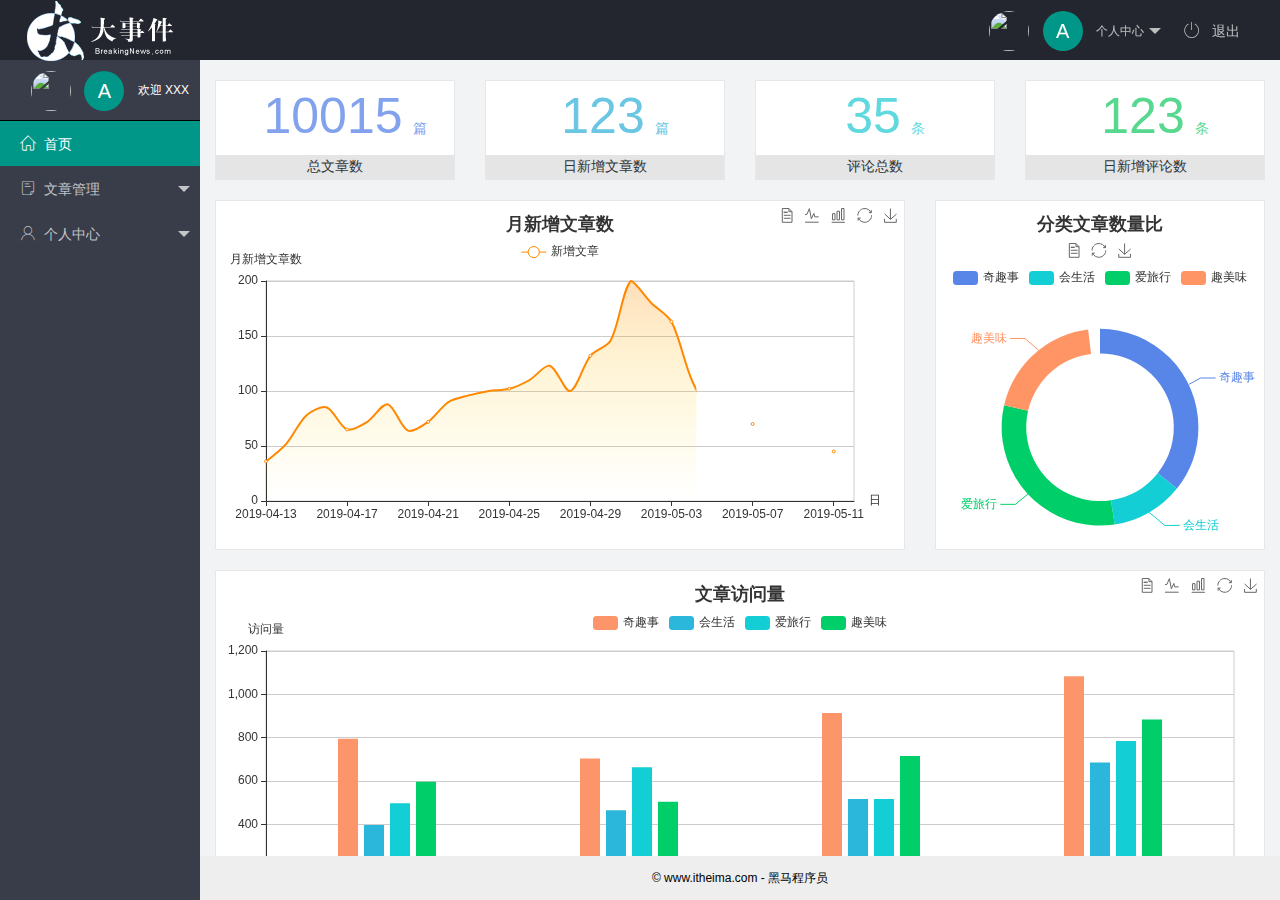
==== commit c5d4287e: "完成个人中心的开发" ====
--- a/index.html
+++ b/index.html
@@ -26,9 +26,9 @@
                         个人中心
                     </a>
                     <dl class="layui-nav-child">
-                        <dd><a href="javascript:;">基本资料</a></dd>
-                        <dd><a href="javascript:;">更换头像</a></dd>
-                        <dd><a href="javascript:;">重置密码</a></dd>
+                        <dd><a href="/user/user_info.html" target="fm">基本资料</a></dd>
+                        <dd><a href="/user/uesr_avater.html" target="fm">更换头像</a></dd>
+                        <dd><a href="/user/user_pwd.html" target="fm">重置密码</a></dd>
                     </dl>
                 </li>
                 <li class="layui-nav-item"><a id="logout" href="javascript:;"><span class="iconfont icon-tuichu"></span> 退出</a></li>
@@ -58,9 +58,9 @@
                         <a href="javascript:;"><span class="iconfont icon-user
                             "></span>个人中心</a>
                         <dl class="layui-nav-child">
-                            <dd><a href="javascript:;"><i class="layui-icon layui-icon-app"></i>   基本资料</a></dd>
-                            <dd><a href="javascript:;"><i class="layui-icon layui-icon-app"></i>   更换头像</a></dd>
-                            <dd><a href="javascript:;"><i class="layui-icon layui-icon-app"></i>   重置密码</a></dd>
+                            <dd><a href="/user/user_info.html" target="fm"><i class="layui-icon layui-icon-app"></i>   基本资料</a></dd>
+                            <dd><a href="/user/uesr_avater.html" target="fm"><i class="layui-icon layui-icon-app"></i>   更换头像</a></dd>
+                            <dd><a href="/user/user_pwd.html" target="fm"><i class="layui-icon layui-icon-app"></i>   重置密码</a></dd>
                         </dl>
                     </li>
                    
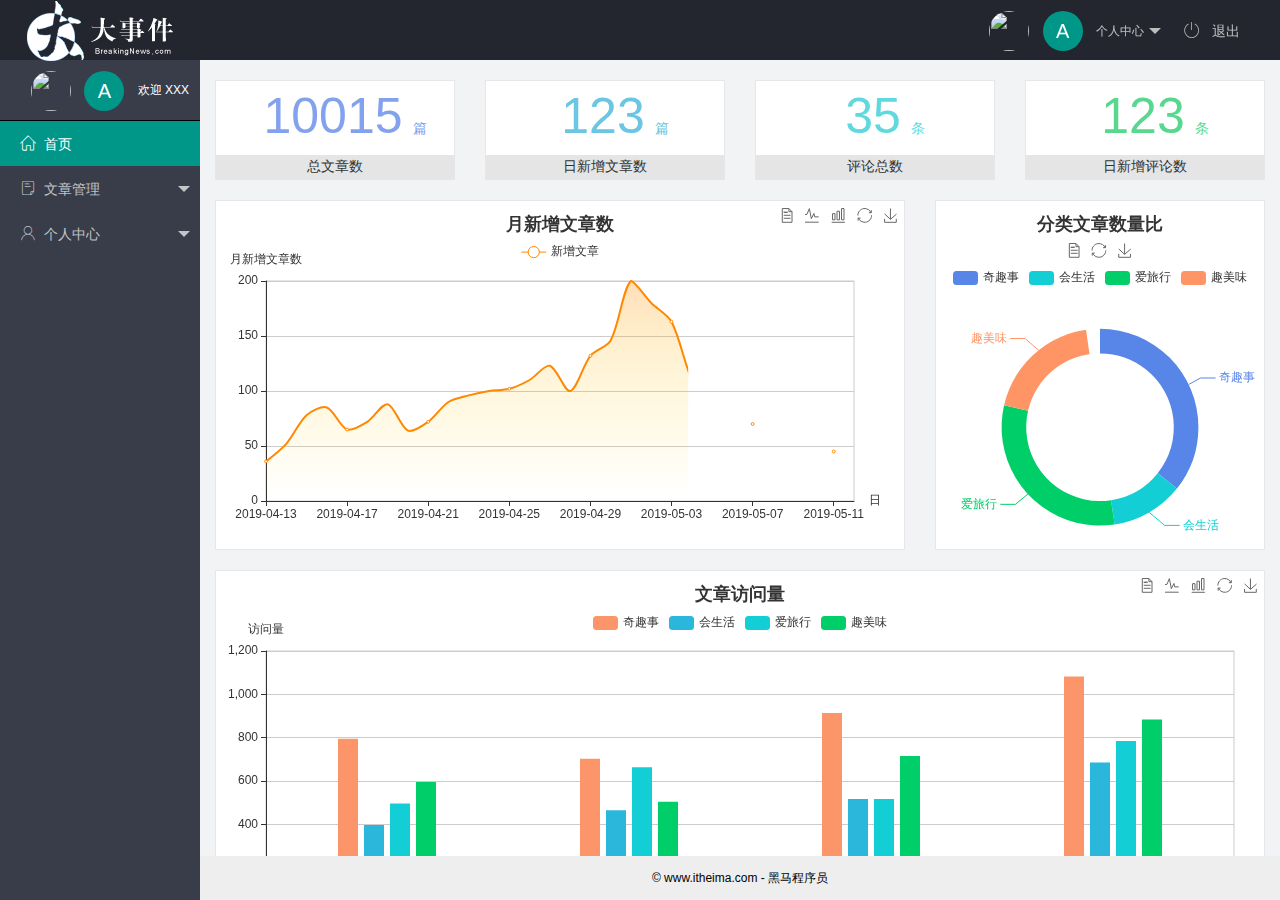
==== commit 6f92a716: "发布文章功能完成" ====
--- a/index.html
+++ b/index.html
@@ -7,6 +7,7 @@
     <title>Document</title>
     <link rel="stylesheet" href="./assets/lib/layui/css/layui.css">
     <link rel="stylesheet" href="./assets/fonts/iconfont.css">
+
     <link rel="stylesheet" href="./assets/css/index.css">
 </head>
 
@@ -17,7 +18,7 @@
                 <img src="./assets/images/logo.png" alt="">
             </div>
             <!-- 头部区域（可配合layui已有的水平导航） -->
-            
+
             <ul class="layui-nav layui-layout-right">
                 <li class="layui-nav-item">
                     <a href="javascript:;" class="userinfo">
@@ -31,7 +32,8 @@
                         <dd><a href="/user/user_pwd.html" target="fm">重置密码</a></dd>
                     </dl>
                 </li>
-                <li class="layui-nav-item"><a id="logout" href="javascript:;"><span class="iconfont icon-tuichu"></span> 退出</a></li>
+                <li class="layui-nav-item"><a id="logout" href="javascript:;"><span class="iconfont icon-tuichu"></span>
+                        退出</a></li>
             </ul>
         </div>
 
@@ -49,28 +51,34 @@
                     <li class="layui-nav-item">
                         <a class="" href="javascript:;"><span class="iconfont icon-16"></span>文章管理</a>
                         <dl class="layui-nav-child">
-                            <dd><a href="javascript:;"><i class="layui-icon layui-icon-app"></i>   文章类别</a></dd>
-                            <dd><a href="javascript:;"><i class="layui-icon layui-icon-app"></i>   文章列表</a></dd>
-                            <dd><a href="javascript:;"><i class="layui-icon layui-icon-app"></i>   发表文章</a></dd>
+                            <dd><a href="/article/art_cate.html" target="fm"><i class="layui-icon layui-icon-app"></i>
+                                    文章类别</a></dd>
+                            <dd><a href="/article/art_list.html" target="fm"><i class="layui-icon layui-icon-app"></i>
+                                    文章列表</a></dd>
+                            <dd><a href="/article/art_pub.html" target="fm"><i class="layui-icon layui-icon-app"></i>
+                                    发表文章</a></dd>
                         </dl>
                     </li>
                     <li class="layui-nav-item">
                         <a href="javascript:;"><span class="iconfont icon-user
                             "></span>个人中心</a>
                         <dl class="layui-nav-child">
-                            <dd><a href="/user/user_info.html" target="fm"><i class="layui-icon layui-icon-app"></i>   基本资料</a></dd>
-                            <dd><a href="/user/uesr_avater.html" target="fm"><i class="layui-icon layui-icon-app"></i>   更换头像</a></dd>
-                            <dd><a href="/user/user_pwd.html" target="fm"><i class="layui-icon layui-icon-app"></i>   重置密码</a></dd>
+                            <dd><a href="/user/user_info.html" target="fm"><i class="layui-icon layui-icon-app"></i>
+                                    基本资料</a></dd>
+                            <dd><a href="/user/uesr_avater.html" target="fm"><i class="layui-icon layui-icon-app"></i>
+                                    更换头像</a></dd>
+                            <dd><a href="/user/user_pwd.html" target="fm"><i class="layui-icon layui-icon-app"></i>
+                                    重置密码</a></dd>
                         </dl>
                     </li>
-                   
+
                 </ul>
             </div>
         </div>
 
         <div class="layui-body">
             <!-- 内容主体区域 -->
-            <iframe name = "fm" src="./home/dashboard.html" frameborder="0"></iframe>
+            <iframe name="fm" src="./home/dashboard.html" frameborder="0"></iframe>
         </div>
 
         <div class="layui-footer">
